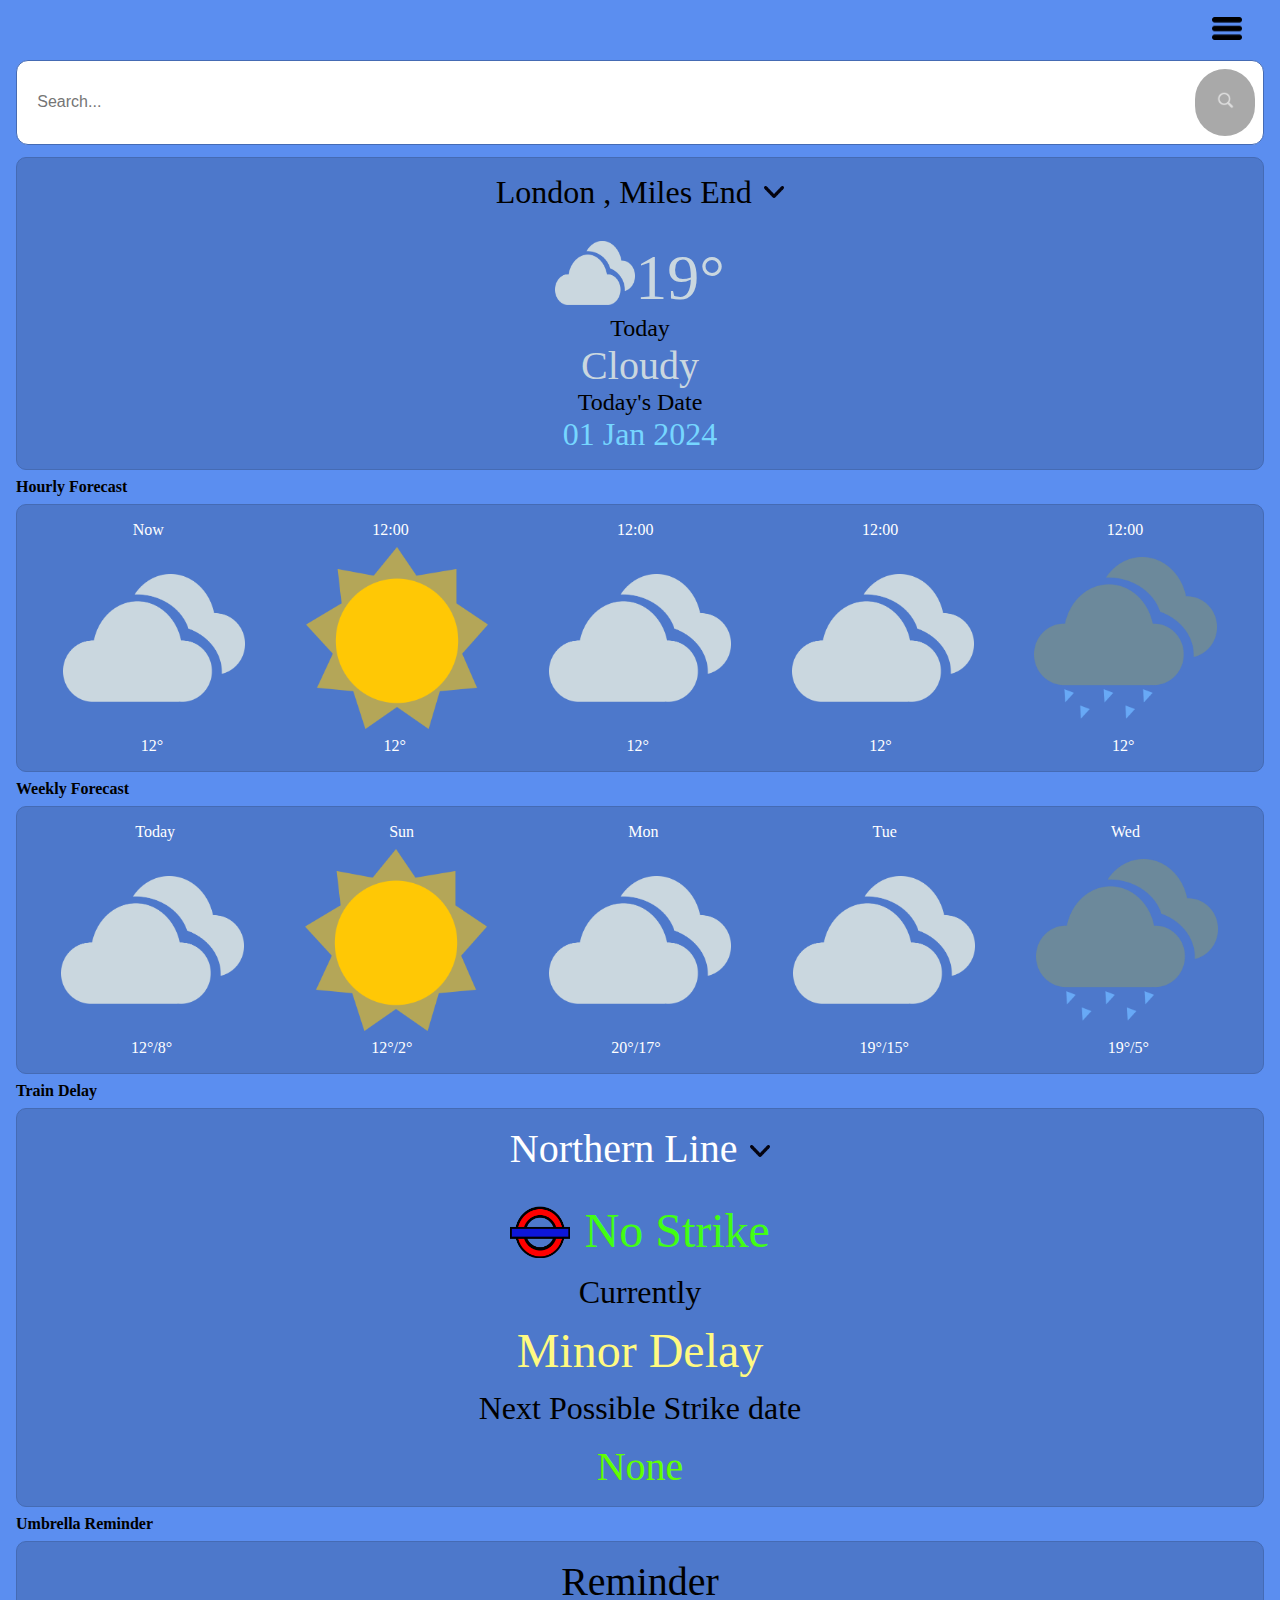
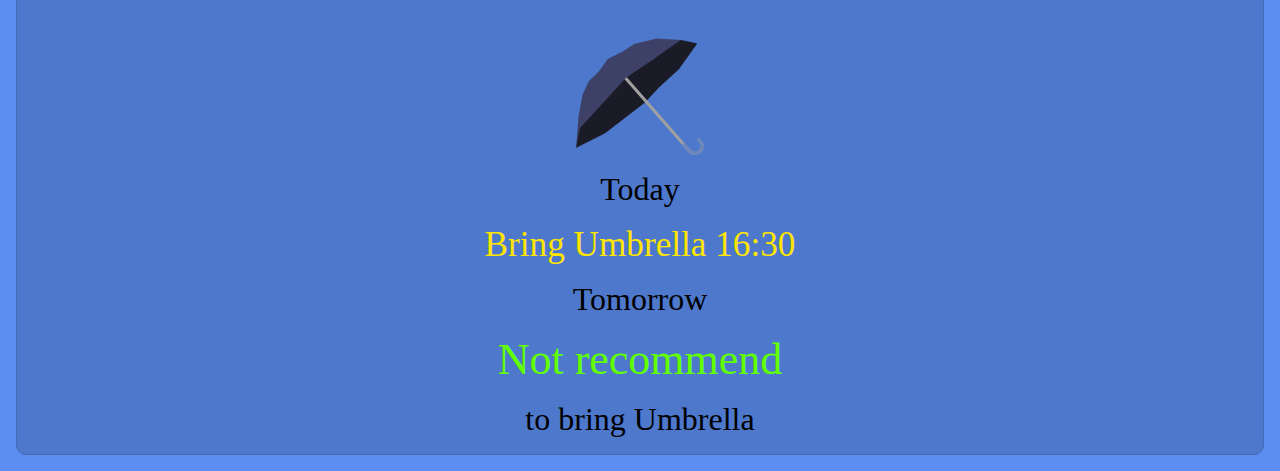
==== GUI project/src/index.html @ 959e7059 "Add files via upload" ====
<!DOCTYPE html>
<html lang="en">
<head>
    <meta charset="UTF-8">
    <meta name="viewport" content="width=device-width, initial-scale=1.0">
    <link href="css/index.css" rel="stylesheet" type="text/css">
    <title>Document</title>
</head>


<body>

    <div class="MainMenu">


            <!-- Setting -->
            <form action="Setting.html" class="setting">
                <button type="submit" ><img src="img/3 line (Setting).png" alt="Setting"></button>
            </form>
       

            <!-- SearchBar -->

            <form action="" class="search-bar-background">
                <input type="text" placeholder="Search..." list="options">
                <datalist id="options">
                    <option value="Hourly Forecast">Hourly Forecast</option>
                    <option value="Weekly Forecast">Weekly Forecast</option>
                    <option value="Train Delay">Train Delay</option>
                    <option value="Umbrella Reminder">Umbrella Reminder</option>
                    <option value="Weekly Forecast">Weekly Forecast</option>
                </datalist>

                <button type="submit"><img src="img/Magnifyingglass.png" alt="SearchButton"></button>
                <!-- <button type="submit"><img src="img/Arrow.png" alt="cancelButton"></button> -->
            </form>
    


        <!-- Box1, abt weather/temperature -->

        <div class = "Main_Temp_weather">
            
            <div class = "Location-Top">
                <div class = "Location">London , Miles End</div>
                <img class="arrow" src="img/Arrow.png" alt="Temperature/weather-arrow">
            </div>

            <div class = "Temperature-Middle">
                <!-- <div>test</div> -->
                <img class="weatherIcon" src="img/Cloud.png" alt="WeatherIcon-DefaultCloudy">
                <div class="temperatureValue">19°</div>
            </div>

            <div class = "Weather Today">Today</div>
            <div class = "Weather WeatherName">Cloudy</div>
            <div class = "Weather T_Date">Today's Date</div>
            <div class = "Weather Date">01 Jan 2024</div>

        </div>




        
        <!-- Box2, abt hourly forecast (title) -->

        <div class = "Box_Title">Hourly Forecast</div>

        <!-- Box2 - Core code -->
        <div class = "Main_WeeklyForecast">


            <div class="ForeCast_FlexTable">
                <div class = "ForeCast Row1">
                    <div class="Time">Now</div>
                    <div class="Time">12:00</div>
                    <div class="Time">12:00</div>
                    <div class="Time">12:00</div>
                    <div class="Time">12:00</div>
                </div>
    
                <div class = "ForeCast Row2">
                    <img class="Icon-WeatherForecast" src="img/Cloud.png" alt="WeatherIcon">
                    <img class="Icon-WeatherForecast" src="img/Sunny.png" alt="WeatherIcon">
                    <img class="Icon-WeatherForecast" src="img/Cloud.png" alt="WeatherIcon">
                    <img class="Icon-WeatherForecast" src="img/Cloud.png" alt="WeatherIcon">
                    <img class="Icon-WeatherForecast" src="img/Raining.png" alt="WeatherIcon">
                </div>
    
                <div class = "ForeCast Row3">
                    <div class="Temperature-WeatherForecast">12°</div>
                    <div class="Temperature-WeatherForecast">12°</div>
                    <div class="Temperature-WeatherForecast">12°</div>
                    <div class="Temperature-WeatherForecast">12°</div>
                    <div class="Temperature-WeatherForecast">12°</div>
                </div>
            </div>
            

        </div>




        <!-- Box3, abt weekly forecast (title) -->  
        
        <div class = "Box_Title">Weekly Forecast</div>

        <!-- Box3 - Core code -->

        <div class = "Main_WeeklyForecast">


            <div class="ForeCast_FlexTable">
                <div class = "Weekly_ForeCast Weekly_Row1">
                    <div class="Weekly_Time">Today</div>
                    <div class="Weekly_Time">Sun</div>
                    <div class="Weekly_Time">Mon</div>
                    <div class="Weekly_Time">Tue</div>
                    <div class="Weekly_Time">Wed</div>
                </div>
    
                <div class = "Weekly_ForeCast Weekly_Row2">
                    <img class="Weekly_Icon-WeatherForecast" src="img/Cloud.png" alt="WeatherIcon">
                    <img class="Weekly_Icon-WeatherForecast" src="img/Sunny.png" alt="WeatherIcon">
                    <img class="Weekly_Icon-WeatherForecast" src="img/Cloud.png" alt="WeatherIcon">
                    <img class="Weekly_Icon-WeatherForecast" src="img/Cloud.png" alt="WeatherIcon">
                    <img class="Weekly_Icon-WeatherForecast" src="img/Raining.png" alt="WeatherIcon">
                </div>
    
                <div class = "Weekly_ForeCast Weekly_Row3">
                    <div class="Weekly_Temperature-WeatherForecast">12°/8°</div>
                    <div class="Weekly_Temperature-WeatherForecast">12°/2°</div>
                    <div class="Weekly_Temperature-WeatherForecast">20°/17°</div>
                    <div class="Weekly_Temperature-WeatherForecast">19°/15°</div>
                    <div class="Weekly_Temperature-WeatherForecast">19°/5°</div>
                </div>
            </div>
            
        </div>




        <!-- Box4, abt train delay (title) -->  

        <div class = "Box_Title">Train Delay</div>  

        <!-- Box4, Core code -->  

        <div class = "Main_Train_Delay">
            
            <div class = "TrainLine-Top">
                <div class = "TrainLine">Northern Line</div>
                <img class="Train_delay_arrow" src="img/Arrow.png" alt="TrainDelay-arrow">
            </div>

            <div class = "Delay-Middle">
                <!-- <div>test</div> -->
                <img class="TFL_icon" src="img/TFL icon.png" alt="TFL-Icon">
                <div class="Strike">No Strike</div>
            </div>

            <div class = "Delay Currently">Currently</div>
            <div class = "Delay TypeOfDelay">Minor Delay</div>
            <div class = "Delay Nxt_Stike_Date">Next Possible Strike date</div>
            <div class = "Delay Strike_Date">None</div>

        </div>
        



        <!-- Box5, abt umbrella reminder (title) -->  

        <div class = "Box_Title">Umbrella Reminder</div>  

        <!-- Box5, Core code -->  

        <div class = "Main_UmbrellaReminder">
            
            <div class = "Umbrella-Top">
                <div class = "Reminder-title">Reminder</div>
            </div>

            <div class = "Rem_Today-Middle">
                <img class=UmbrellaIcon src="img/UmbrellaIcon.png" alt="Umbrella">
            </div>

            <div class = "Reminder R_Today">Today</div>
            <div class = "Reminder BringUmbrella">Bring Umbrella 16:30</div>
            <div class = "Reminder R_Tomorrow">Tomorrow</div>
            <div class = "Reminder recommend">Not recommend</div>
            <div class = "Reminder b_umbrella">to bring Umbrella</div>

        </div>


    </div>

</body>
</html>
---- GUI project/src/css/index.css ----
/* 768px */


@media only screen and (max-width: 10000000px) {
    body{
        margin: 0;
        padding: 0;
        /* line-height: 1.6;
        word-spacing: 1.4px; */
        display: flex;
        height: 100%;
        background-color: #5B8EF0;
    }
    
    /* Special title for each box */

    .Box_Title{
        padding-left: 1em;
        margin-top: 0.5em;
        margin-bottom: 0.5em;
        font-weight: bold;

    }

    /* Whole of main menu value here */

    .MainMenu {
        width: 100%;
        height: 100%;
        /* border: 10px solid; */
        display: flex;
        flex-direction: column;
    }
    /* ---------------------------------------------------------------------- */

    .Setting_Search{
        display: flex;
        flex-direction: column;
    }

    /* ---------------------------------------------------------------------- */
    /* Setting */


    .setting{
        padding: 1em;
        margin-left: auto;
        margin-right: 1em;
    }

    .setting button{
        background: transparent;
        border: 0;

        cursor: pointer;
    }
    .setting img{
        width: 30px;
    }

    /* ---------------------------------------------------------------------- */

    /* Search Bar */

    .search-bar-background{
        padding: 0.5em;
        margin-left: 1em;
        margin-right: 1em;
        border: 1px solid #456BB4;
        border-radius: 12px;
        background-color: white;
        color: black;
        display: flex;
        
    }

    .search-bar-background input{
        flex: 1;
        border: 0;
        padding: 2% 1%;
        font-size: 100%;
        color: #000000;
        outline: none;
    }

    .search-bar-background button img{
        width: 25px;
    }

    .search-bar-background button{
        border: 0;
        border-radius: 1000px;
        width: 60px;
        background-color: darkgrey;
        cursor: pointer;
    }
    

    /* ---------------------------------------------------------------------- */

    
    /* Box 1, Weather/temperature */
    /* mainFrame Value */
    .Main_Temp_weather {
        height: 100%;
        padding: 1em;
        margin-top: 0.75em;
        margin-left: 1em;
        margin-right: 1em;
        border: 1px solid #456BB4;
        border-radius: 10px;
        background-color: rgb(69,107,180,0.61);
        color: black;
        display: flex;
        flex-direction: column;
    }

    /* Location name , Top */

    .Location-Top{
        align-self: center;
        display: flex;
        text-align: center;
    }

    .Location{
        font-size: 2em;
    }

    .arrow{
        height: 0.75em;
        padding-top: 0.75em;
        padding-left: 0.75em;

    }
    /* Weather & temp , Middle*/

    .Temperature-Middle{
        padding-top: 2.5%;
        align-self: center;
        color: #CAD7DF;
        display: flex;
        
    }


    .weatherIcon{
        width: 5em;
        height: 4em;
    }
    .temperatureValue{
        font-size: 4em;
        
    }


    /* Bottom 4 item , today, Weather name, t_date & date*/

    .Weather{
        align-self: center;
    }

    .Today{
        font-size: 1.5em;
    }

    .WeatherName{
        font-size: 2.5em;
        color: #CAD7DF;
    }

    .T_Date{
        font-size: 1.5em;
    }

    .Date{
        font-size: 2em;
        color: #76D6FF;
    }
    /* ---------------------------------------------------------------------- */

    /* Box 2 - hourly forecast */

    .Main_HourlyForecast{
        height: 100%;
        padding: 1em;
        margin-left: 1em;
        margin-right: 1em;
        border: 1px solid #456BB4;
        border-radius: 10px;
        background-color: rgb(69,107,180,0.61);
        color: black;
        display: flex;
    }

    .ForeCast_FlexTable{
        display: flex;
        flex-direction: column;
    }

    .ForeCast{
        display: flex;
    }

    .Time{
        padding-right: 0.25em;
        margin: auto;
        color: #FFFFFF;
    }

    .Icon-WeatherForecast{
        padding-top: 0.5em;
        padding-bottom: 0.5em;
        margin: auto;
        width: 15%;
    }

    .Temperature-WeatherForecast{
        padding-right: 0.3em;
        margin: auto;
        color: #FFFFFF;
    }

    .Row1{
        gap: 0.3em;
    }
    
    /* ---------------------------------------------------------------------- */

    /* Box 3 - weekly forecast */

    .Main_WeeklyForecast{
        height: 100%;
        padding: 1em;
        margin-left: 1em;
        margin-right: 1em;
        border: 1px solid #456BB4;
        border-radius: 10px;
        background-color: rgb(69,107,180,0.61);
        color: black;
        display: flex;
    }

    .Weekly_ForeCast{
        display: flex;
    }

    .Weekly_Time{
        padding-right: 0.3em;
        margin: auto;
        color: #FFFFFF;
    }

    .Weekly_Icon-WeatherForecast{
        padding-top: 0.5em;
        padding-bottom: 0.5em;
        margin: auto;
        width: 15%;
    }

    .Weekly_Temperature-WeatherForecast{
        margin: auto;
        color: #FFFFFF;
    }

    .Weekly_Row1{
        gap: 0.3em;
    }
    .Weekly_Row2{
        gap:0.3em;
    }

    .Weekly_Row3{
        gap:3px;
    }
    /* ---------------------------------------------------------------------- */
    
    /* Box 4 - Train Delay */

    .Main_Train_Delay {
        height: 100%;
        padding: 1em;
        margin-left: 1em;
        margin-right: 1em;
        border: 1px solid #456BB4;
        border-radius: 10px;
        background-color: rgb(69,107,180,0.61);
        color: black;
        display: flex;
        flex-direction: column;
    }

    /* Location name , Top */

    .TrainLine-Top{
        align-self: center;
        display: flex;
        text-align: center;
    }

    .TrainLine{
        font-size: 2.5em;
        color: #FFFFFF;
        text-align: center;
    }

    .Train_delay_arrow{
        height: 0.75em;
        padding-top: 1.25em;
        padding-left: 0.75em;

    }
    /* Weather & temp , Middle*/

    .Delay-Middle{
        padding-top: 2.5%;
        align-self: center;
        color: #CAD7DF;
        display: flex;
        
    }


    .TFL_icon{
        width: 3.75em;
        padding-top: 0.2em;
    }
    .Strike{
        padding-left: 0.3em;
        font-size: 3em;
        color: #42FE13;
    }


    /* Bottom 4 item , today, Weather name, t_date & date*/

    .Delay{
        align-self: center;
    }

    .Currently{
        padding-top: 0.5em;
        font-size: 2em;
    }

    .TypeOfDelay{
        padding-top: 0.25em;
        padding-bottom: 0.25em;
        font-size: 3em;
        color: #FFFA81;
        text-align: center;
    }

    .Nxt_Stike_Date{
        padding-bottom: 0.5em;
        font-size: 2em;
        text-align: center;
    }

    .Strike_Date{
        font-size: 2.5em;
        color: #61FF00;
        text-align: center;
    }


    /* ---------------------------------------------------------------------- */
    
    /* Box 5 - Umbrella Reminder */

    .Main_UmbrellaReminder {
        height: 100%;
        padding: 1em;
        margin-left: 1em;
        margin-right: 1em;
        border: 1px solid #456BB4;
        border-radius: 10px;
        background-color: rgb(69,107,180,0.61);
        color: black;
        display: flex;
        flex-direction: column;

        margin-bottom: 1em;
    }

    /* Location name , Top */

    .Umbrella-Top{
        align-self: center;
        display: flex;
    }

    .Reminder-title{
        font-size: 2.5em;
    }

    /* Weather & temp , Middle*/

    .Rem_Today-Middle{
        padding-top: 2.5%;
        align-self: center;
        color: #CAD7DF;
        display: flex;
        flex-direction: column;
    }


    .UmbrellaIcon{
        align-self: center;
        width: 8em;
        padding-top: 0.2em;
    }


    /* Bottom 4 item , today, Weather name, t_date & date*/

    .Reminder{
        align-self: center;
    }

    .R_Today{
        padding-top: 0.5em;
        padding-bottom: 0.25em;
        font-size: 2em;
    }

    .BringUmbrella{
        padding-top: 0.25em;
        padding-bottom: 0.25em;
        font-size: 2.2em;
        color: #FFE600;
        text-align: center;
    }

    .R_Tomorrow{
        padding-top: 0.25em;
        padding-bottom: 0.5em;
        font-size: 2em;
    }

    .recommend{
        font-size: 2.75em;
        color: #61FF00;
        text-align: center;
    }

    .b_umbrella{
        padding-top: 0.5em;
        font-size: 2em;
        text-align: center;
    }
    /* ---------------------------------------------------------------------- */

    /* template css. could delete, useless code */
    .item{
        height: 100%;
        padding: 1em;
        margin: 1em;
        border: 10px solid;
        border-radius: 10px;
    }
    

}
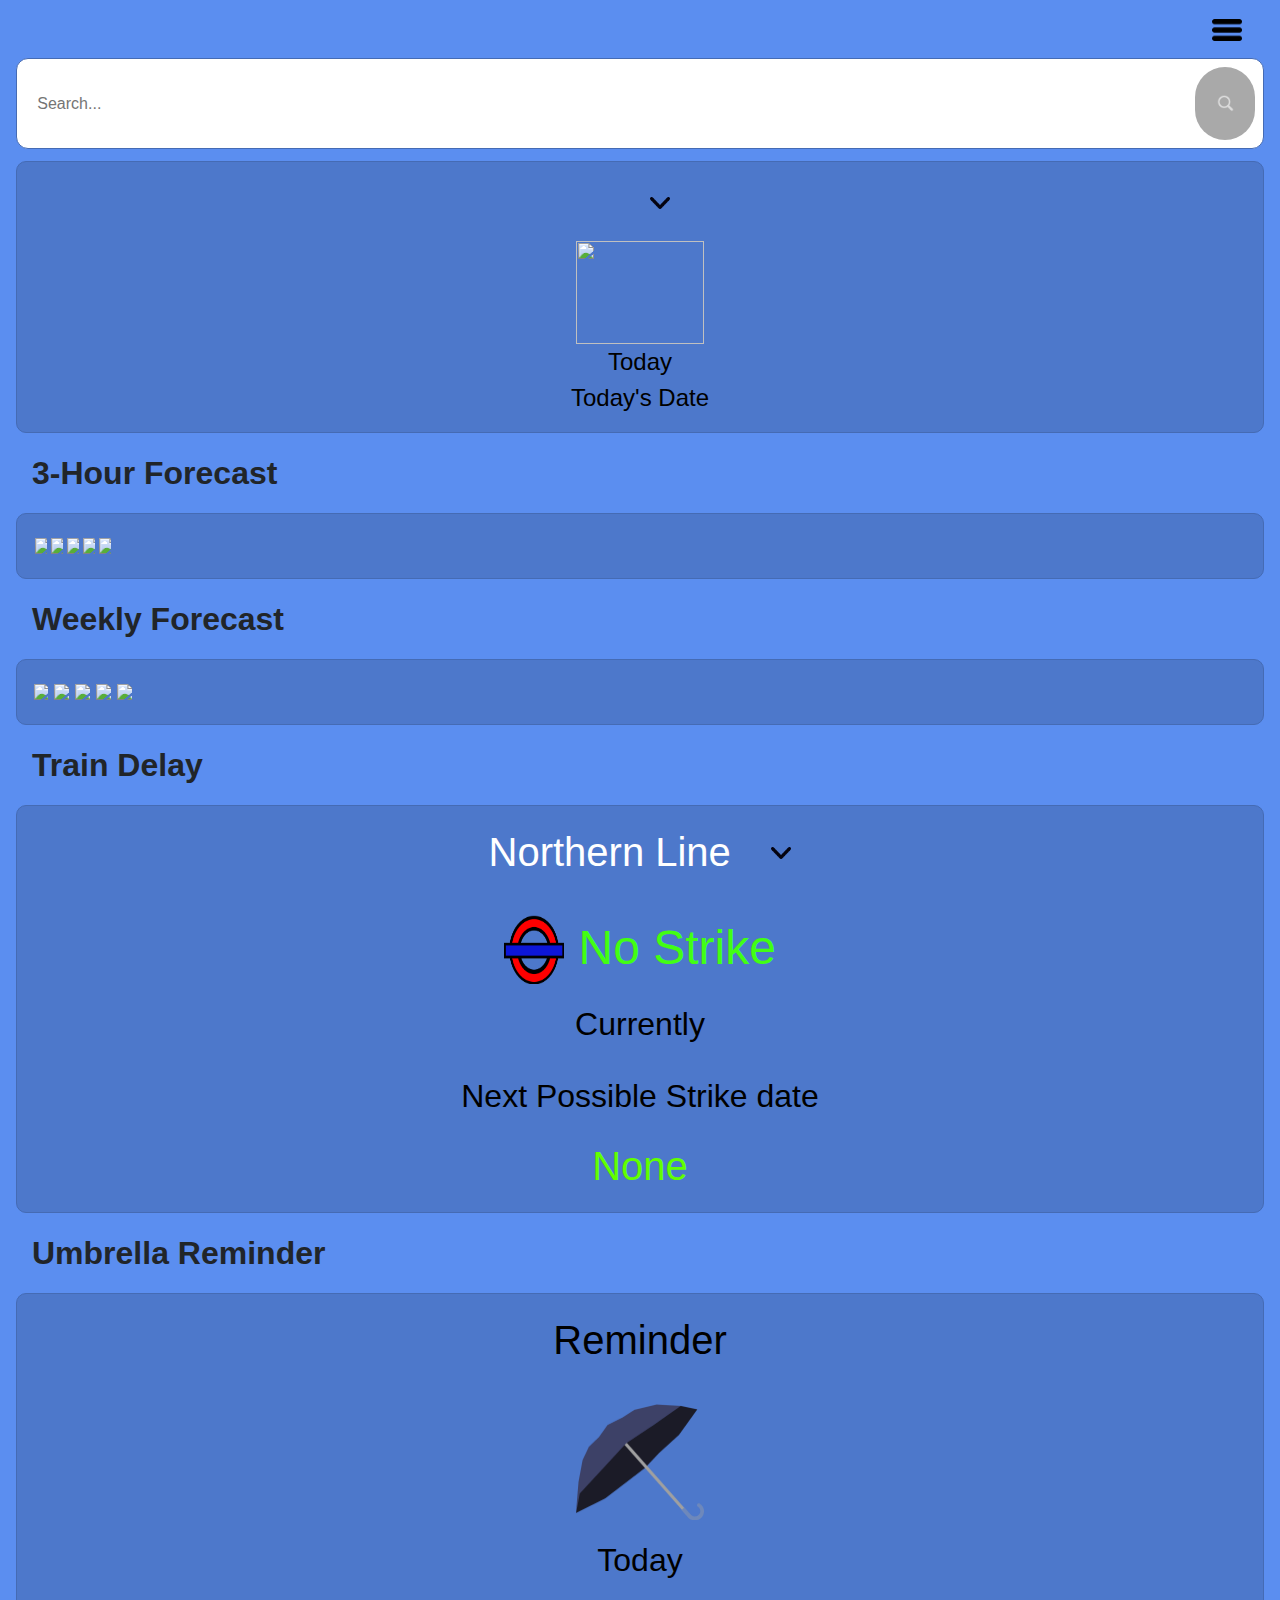
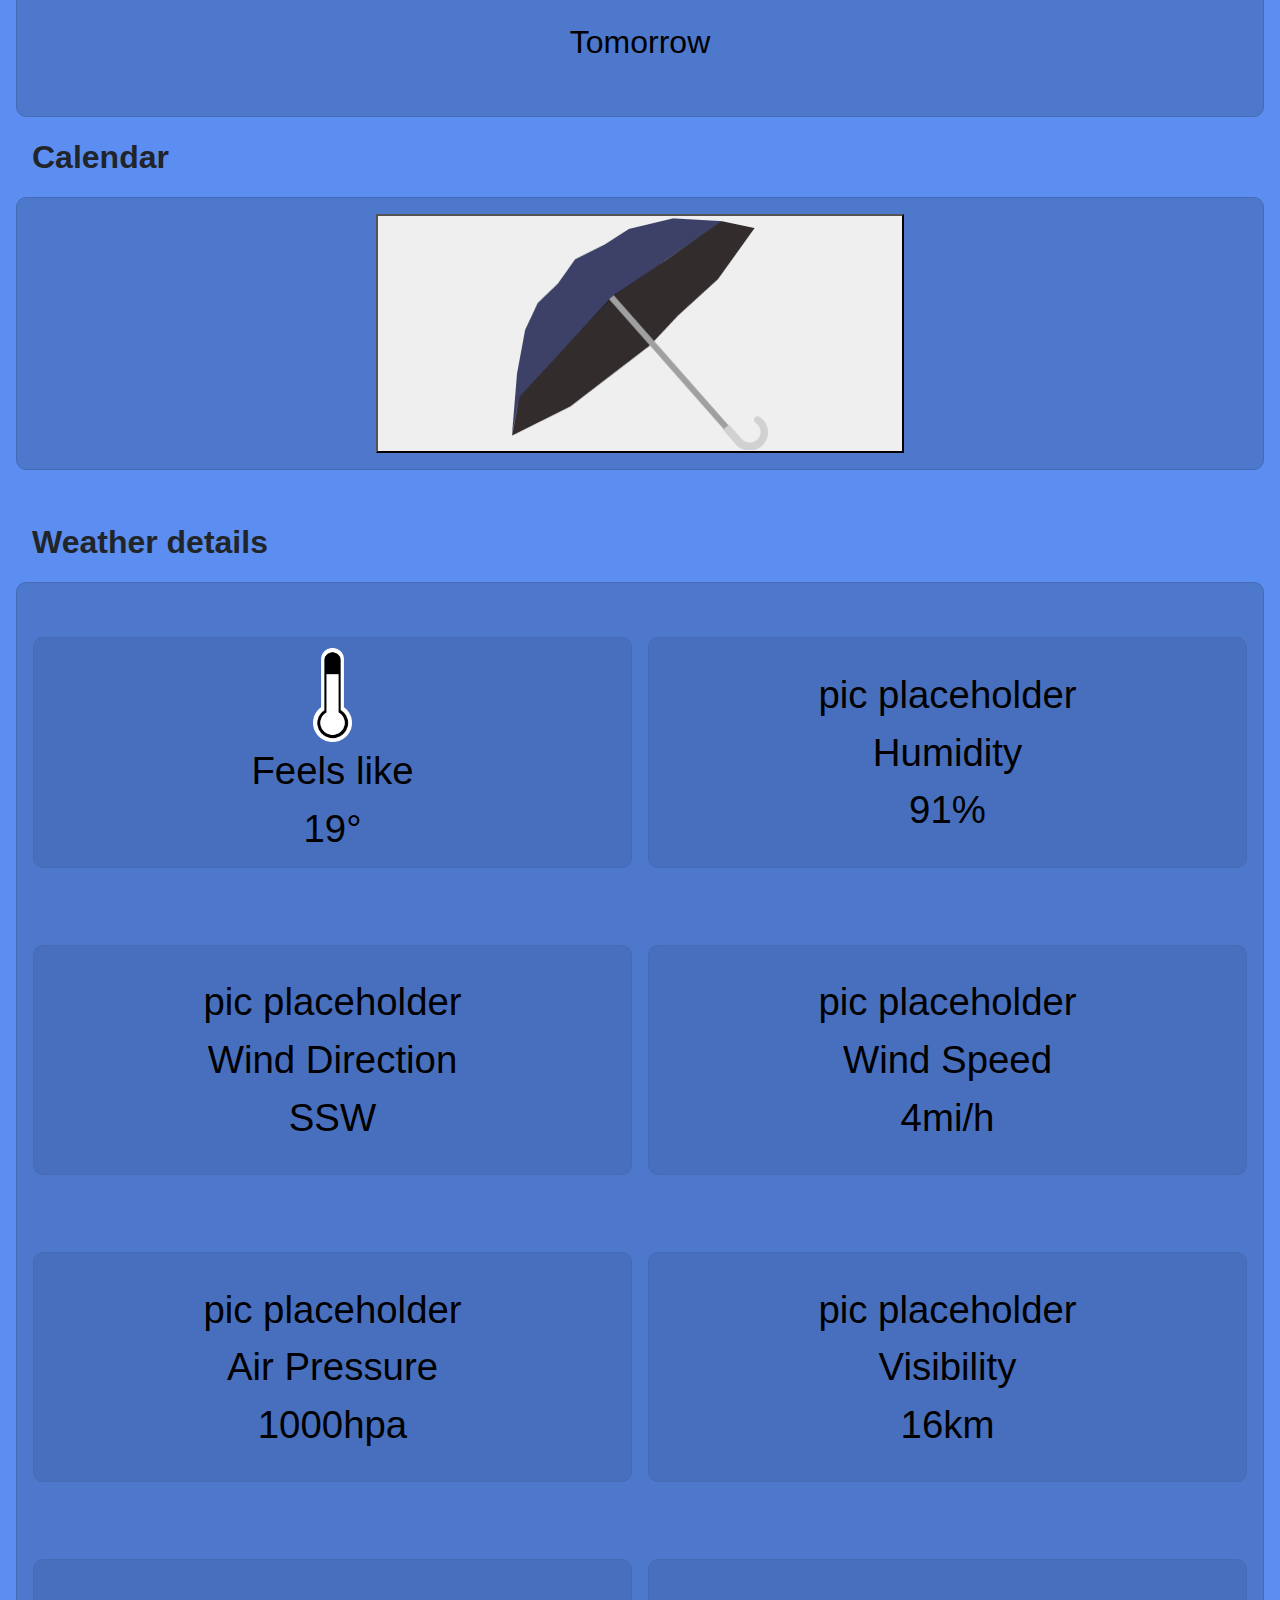
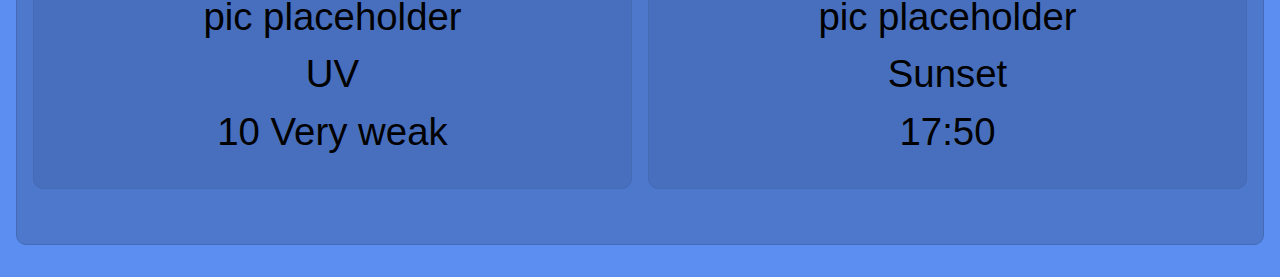
==== commit 22c89ab6: "Add files via upload" ====
--- a/GUI project/src/index.html
+++ b/GUI project/src/index.html
@@ -3,6 +3,7 @@
 <head>
     <meta charset="UTF-8">
     <meta name="viewport" content="width=device-width, initial-scale=1.0">
+    <link rel="stylesheet" href="https://cdn.jsdelivr.net/npm/bootstrap@4.0.0/dist/css/bootstrap.min.css" integrity="sha384-Gn5384xqQ1aoWXA+058RXPxPg6fy4IWvTNh0E263XmFcJlSAwiGgFAW/dAiS6JXm" crossorigin="anonymous">
     <link href="css/index.css" rel="stylesheet" type="text/css">
     <title>Document</title>
 </head>
@@ -40,22 +41,36 @@
         <!-- Box1, abt weather/temperature -->
 
         <div class = "Main_Temp_weather">
-            
+
             <div class = "Location-Top">
-                <div class = "Location">London , Miles End</div>
-                <img class="arrow" src="img/Arrow.png" alt="Temperature/weather-arrow">
+                <div class = "Location" id="weatherLocation"></div>
+                <nav class=" navbar-expand-lg navbar-light">
+                    <span id="navbarSupportedContent">
+                        <ul>
+                          <a href="#" id="navbarDropdown" role="button" data-toggle="dropdown" aria-haspopup="true" aria-expanded="false">
+                            <img class="arrow" src="img/Arrow.png" alt="Temperature/weather-arrow" style="box-sizing: content-box;">
+                          </a>
+                          <nav class="dropdown-menu" aria-labelledby="navbarDropdown">
+                            <a class="dropdown-item" onclick="getInfo3(`London`)">London</a>
+                            <a class="dropdown-item" onclick="getInfo3(`Durham`)">Durham</a>
+                            <a class="dropdown-item" onclick="getInfo3(`Manchester`)">Manchester</a>
+                            <a class="dropdown-item" onclick="getInfo3(`Birmingham`)">Birmingham</a>
+                          </nav>
+                        </ul>
+                    </span>
+                  </nav>
             </div>
 
             <div class = "Temperature-Middle">
                 <!-- <div>test</div> -->
-                <img class="weatherIcon" src="img/Cloud.png" alt="WeatherIcon-DefaultCloudy">
-                <div class="temperatureValue">19°</div>
+                <img class="weatherIcon" id="weatherIcon" src="#">
+                <div class="temperatureValue" id="todayDateTemp"></div>
             </div>
 
             <div class = "Weather Today">Today</div>
-            <div class = "Weather WeatherName">Cloudy</div>
+            <div class = "Weather WeatherName" id="weatherName"></div>
             <div class = "Weather T_Date">Today's Date</div>
-            <div class = "Weather Date">01 Jan 2024</div>
+            <div class = "Weather Date" id="todayDate"></div>
 
         </div>
 
@@ -65,36 +80,28 @@
         
         <!-- Box2, abt hourly forecast (title) -->
 
-        <div class = "Box_Title">Hourly Forecast</div>
+        <div class = "Box_Title">3-Hour Forecast</div>
 
         <!-- Box2 - Core code -->
         <div class = "Main_WeeklyForecast">
 
 
             <div class="ForeCast_FlexTable">
-                <div class = "ForeCast Row1">
-                    <div class="Time">Now</div>
-                    <div class="Time">12:00</div>
-                    <div class="Time">12:00</div>
-                    <div class="Time">12:00</div>
-                    <div class="Time">12:00</div>
-                </div>
+                
+                <!-- Row1 -->
+                <div class="Time" id="3hourTime"></div>
     
+                <!-- Row2 -->
                 <div class = "ForeCast Row2">
-                    <img class="Icon-WeatherForecast" src="img/Cloud.png" alt="WeatherIcon">
-                    <img class="Icon-WeatherForecast" src="img/Sunny.png" alt="WeatherIcon">
-                    <img class="Icon-WeatherForecast" src="img/Cloud.png" alt="WeatherIcon">
-                    <img class="Icon-WeatherForecast" src="img/Cloud.png" alt="WeatherIcon">
-                    <img class="Icon-WeatherForecast" src="img/Raining.png" alt="WeatherIcon">
+                    <img class="Icon-WeatherForecast" id="weatherHourIcon1" src="#">
+                    <img class="Icon-WeatherForecast" id="weatherHourIcon2" src="#">
+                    <img class="Icon-WeatherForecast" id="weatherHourIcon3" src="#">
+                    <img class="Icon-WeatherForecast" id="weatherHourIcon4" src="#">
+                    <img class="Icon-WeatherForecast" id="weatherHourIcon5" src="#">
                 </div>
     
-                <div class = "ForeCast Row3">
-                    <div class="Temperature-WeatherForecast">12°</div>
-                    <div class="Temperature-WeatherForecast">12°</div>
-                    <div class="Temperature-WeatherForecast">12°</div>
-                    <div class="Temperature-WeatherForecast">12°</div>
-                    <div class="Temperature-WeatherForecast">12°</div>
-                </div>
+                <!-- Row3 -->
+                <div class="Temperature-WeatherForecast" id="hourWeatherData"></div>
             </div>
             
 
@@ -113,29 +120,22 @@
 
 
             <div class="ForeCast_FlexTable">
-                <div class = "Weekly_ForeCast Weekly_Row1">
-                    <div class="Weekly_Time">Today</div>
-                    <div class="Weekly_Time">Sun</div>
-                    <div class="Weekly_Time">Mon</div>
-                    <div class="Weekly_Time">Tue</div>
-                    <div class="Weekly_Time">Wed</div>
+                <!-- Week Day, Row1 -->
+                <div class="Weekly_Time" id="weekDay"></div>
+
+                <!-- icons, Row2-->
+                <div class = "Weekly_ForeCast Weekly_Row2">
+                    <img class="Weekly_Icon-WeatherForecast" id="weatherWeekIcon1" src="#">
+                    <img class="Weekly_Icon-WeatherForecast" id="weatherWeekIcon2" src="#">
+                    <img class="Weekly_Icon-WeatherForecast" id="weatherWeekIcon3" src="#">
+                    <img class="Weekly_Icon-WeatherForecast" id="weatherWeekIcon4" src="#">
+                    <img class="Weekly_Icon-WeatherForecast" id="weatherWeekIcon5" src="#">
                 </div>
     
-                <div class = "Weekly_ForeCast Weekly_Row2">
-                    <img class="Weekly_Icon-WeatherForecast" src="img/Cloud.png" alt="WeatherIcon">
-                    <img class="Weekly_Icon-WeatherForecast" src="img/Sunny.png" alt="WeatherIcon">
-                    <img class="Weekly_Icon-WeatherForecast" src="img/Cloud.png" alt="WeatherIcon">
-                    <img class="Weekly_Icon-WeatherForecast" src="img/Cloud.png" alt="WeatherIcon">
-                    <img class="Weekly_Icon-WeatherForecast" src="img/Raining.png" alt="WeatherIcon">
-                </div>
-    
+                <!-- temp, Row3 -->
                 <div class = "Weekly_ForeCast Weekly_Row3">
-                    <div class="Weekly_Temperature-WeatherForecast">12°/8°</div>
-                    <div class="Weekly_Temperature-WeatherForecast">12°/2°</div>
-                    <div class="Weekly_Temperature-WeatherForecast">20°/17°</div>
-                    <div class="Weekly_Temperature-WeatherForecast">19°/15°</div>
-                    <div class="Weekly_Temperature-WeatherForecast">19°/5°</div>
-                </div>
+                </div>
+                <div class="Weekly_Temperature-WeatherForecast" id="differentTemp"></div>
             </div>
             
         </div>
@@ -152,8 +152,29 @@
         <div class = "Main_Train_Delay">
             
             <div class = "TrainLine-Top">
-                <div class = "TrainLine">Northern Line</div>
-                <img class="Train_delay_arrow" src="img/Arrow.png" alt="TrainDelay-arrow">
+                <div class = "TrainLine" id="trianName">Northern Line</div>
+                <nav class=" navbar-expand-lg navbar-light">
+                <span id="navbarSupportedContent">
+                    <ul>
+                      <a href="#" id="navbarDropdown" role="button" data-toggle="dropdown" aria-haspopup="true" aria-expanded="false">
+                        <img class="Train_delay_arrow" src="img/Arrow.png" alt="TrainDelay-arrow" style="box-sizing: content-box;">
+                      </a>
+                      <nav class="dropdown-menu" aria-labelledby="navbarDropdown">
+                        <a class="dropdown-item" onclick="getInfo2(0)">Bakerloo Line</a>
+                        <a class="dropdown-item" onclick="getInfo2(1)">Central Line</a>
+                        <a class="dropdown-item" onclick="getInfo2(2)">Circle Line</a>
+                        <a class="dropdown-item" onclick="getInfo2(3)">District Line</a>
+                        <a class="dropdown-item" onclick="getInfo2(4)">Hammersmith & City Line</a>
+                        <a class="dropdown-item" onclick="getInfo2(5)">Jubilee Line</a>
+                        <a class="dropdown-item" onclick="getInfo2(6)">Metropolitan Line</a>
+                        <a class="dropdown-item" onclick="getInfo2(7)">Northern Line</a>
+                        <a class="dropdown-item" onclick="getInfo2(8)">Piccadilly Line</a>
+                        <a class="dropdown-item" onclick="getInfo2(9)">Victoria Line</a>
+                        <a class="dropdown-item" onclick="getInfo2(10)">Waterloo & City Line</a>
+                      </nav>
+                    </ul>
+                </span>
+              </nav>
             </div>
 
             <div class = "Delay-Middle">
@@ -163,7 +184,7 @@
             </div>
 
             <div class = "Delay Currently">Currently</div>
-            <div class = "Delay TypeOfDelay">Minor Delay</div>
+            <div class = "Delay TypeOfDelay" id="tubeStatus"></div>
             <div class = "Delay Nxt_Stike_Date">Next Possible Strike date</div>
             <div class = "Delay Strike_Date">None</div>
 
@@ -189,13 +210,117 @@
             </div>
 
             <div class = "Reminder R_Today">Today</div>
-            <div class = "Reminder BringUmbrella">Bring Umbrella 16:30</div>
+            <div class = "Reminder BringUmbrella" id="umbrellaTdyCheck"></div>
             <div class = "Reminder R_Tomorrow">Tomorrow</div>
-            <div class = "Reminder recommend">Not recommend</div>
-            <div class = "Reminder b_umbrella">to bring Umbrella</div>
-
-        </div>
-
+            <div class = "Reminder recommend" id="umbrellaTmrCheck"></div>
+
+        </div>
+
+
+
+        
+        <!-- Box6, abt Calendar (title) -->  
+
+        <div class = "Box_Title">Calendar</div>  
+
+        <!-- Box6, Core code -->  
+
+        <div class = "Main_Calendar">
+
+            <!-- placeholder for calendar -->
+            <form action="Reminder.html" >
+                <button class = "Button"> <img class=CalendarIcon src="img/UmbrellaIcon.png" alt="Calendar"></button>
+            </form>
+           
+
+        </div>
+
+
+
+
+
+        <!-- Box7, abt Weather Detail (title) -->  
+
+        <div class = "Box_Title">Weather details</div>  
+
+        <!-- Box7, Core code -->  
+
+        <div class = "Main_WeatherDetails">
+            
+            <div class="rows">
+                <div class = "boxes">
+                    <img class="Text-top" src="img/TempSymbol.png" alt="therometer">
+                    <div>Feels like</div>
+                    <div class="Text-bot">19°</div>
+                </div>
+
+                <div class = "boxes">
+                    <img class="Text-top" src="" alt="">pic placeholder</img>
+                    <div>Humidity</div>
+                    <div class="Text-bot">91%</div>
+                </div>
+
+            </div>
+
+            <div class="rows">
+                
+                <div class = "boxes">
+                    <img class="Text-top" src="" alt="">pic placeholder</img>
+                    <div>Wind Direction</div>
+                    <div class="Text-bot">SSW</div>
+                </div>
+
+                <div class = "boxes">
+                    <img class="Text-top" src="" alt="">pic placeholder</img>
+                    <div>Wind Speed</div>
+                    <div class="Text-bot">4mi/h</div>
+                </div>
+            </div>
+
+            <div class="rows">
+                
+                <div class = "boxes">
+                    <img class="Text-top" src="" alt="">pic placeholder</img>
+                    <div>Air Pressure</div>
+                    <div class="Text-bot">1000hpa</div>
+                </div>
+
+                <div class = "boxes">
+                    <img class="Text-top" src="" alt="">pic placeholder</img>
+                    <div>Visibility</div>
+                    <div class="Text-bot">16km</div>
+                </div>
+            </div>
+
+            <div class="rows">
+                
+                <div class = "boxes">
+                    <img class="Text-top" src="" alt="">pic placeholder</img>
+                    <div>UV</div>
+                    <div class="Text-bot">10 Very weak</div>
+                </div>
+
+                <div class = "boxes">
+                    <img class="Text-top" src="" alt="">pic placeholder</img>
+                    <div>Sunset</div>
+                    <div class="Text-bot">17:50</div>
+                </div>
+            </div>
+
+        </div>
+
+
+<!----------------------------------END OF HTML  ----------------------------------------->
+
+
+        <script src="https://code.jquery.com/jquery-3.2.1.slim.min.js" integrity="sha384-KJ3o2DKtIkvYIK3UENzmM7KCkRr/rE9/Qpg6aAZGJwFDMVNA/GpGFF93hXpG5KkN" crossorigin="anonymous"></script>
+        <script src="https://cdn.jsdelivr.net/npm/popper.js@1.12.9/dist/umd/popper.min.js" integrity="sha384-ApNbgh9B+Y1QKtv3Rn7W3mgPxhU9K/ScQsAP7hUibX39j7fakFPskvXusvfa0b4Q" crossorigin="anonymous"></script>
+        <script src="https://cdn.jsdelivr.net/npm/bootstrap@4.0.0/dist/js/bootstrap.min.js" integrity="sha384-JZR6Spejh4U02d8jOt6vLEHfe/JQGiRRSQQxSfFWpi1MquVdAyjUar5+76PVCmYl" crossorigin="anonymous"></script>
+                
+        <!-- javascript -->
+
+        <script src="Weather.js"></script>
+        
 
     </div>
 
--- a/GUI project/src/css/index.css
+++ b/GUI project/src/css/index.css
@@ -13,12 +13,22 @@
     }
     
     /* Special title for each box */
-
     .Box_Title{
         padding-left: 1em;
         margin-top: 0.5em;
         margin-bottom: 0.5em;
         font-weight: bold;
+    }
+
+
+    @media only screen and (min-width: 600px) {
+        .Box_Title{
+            padding-left: 1em;
+            margin-top: 0.5em;
+            margin-bottom: 0.5em;
+            font-weight: bold;
+            font-size: 2.5vw;
+        }
 
     }
 
@@ -129,14 +139,43 @@
 
     .arrow{
         height: 0.75em;
-        padding-top: 0.75em;
-        padding-left: 0.75em;
-
-    }
+        padding-top: 4.5vw;
+    }
+
+    @media only screen and (min-width: 500px) {
+        .arrow{
+            height: 0.75em;
+            padding-top: 3.5vw;
+        }
+    }
+
+    @media only screen and (min-width: 700px) {
+        .arrow{
+            height: 0.75em;
+            padding-top: 2.5vw;
+        }
+    }
+
+    @media only screen and (min-width: 900px) {
+        .arrow{
+            height: 0.75em;
+            padding-top: 2vw;
+        }
+    }
+
+    @media only screen and (min-width: 1100px) {
+        .arrow{
+            height: 0.75em;
+            padding-top: 0;
+            margin-top: 1.5vw;
+        }
+    }
+
+
     /* Weather & temp , Middle*/
 
     .Temperature-Middle{
-        padding-top: 2.5%;
+        padding-top: 1em;
         align-self: center;
         color: #CAD7DF;
         display: flex;
@@ -147,12 +186,24 @@
     .weatherIcon{
         width: 5em;
         height: 4em;
+        margin: auto;
     }
     .temperatureValue{
         font-size: 4em;
         
     }
 
+    @media only screen and (min-width: 800px) {
+        .weatherIcon{
+            width: 10vw;
+            height: 8vw;
+        }
+        .temperatureValue{
+            font-size: 8vw;
+            
+        }
+    }
+
 
     /* Bottom 4 item , today, Weather name, t_date & date*/
 
@@ -200,13 +251,26 @@
 
     .ForeCast{
         display: flex;
-    }
-
-    .Time{
-        padding-right: 0.25em;
-        margin: auto;
-        color: #FFFFFF;
-    }
+        margin: auto;
+    }
+
+    .Time{   
+        display: flex;
+    }
+
+    /* style="padding-right: 2em; padding-left: 1.3em" */
+
+
+    /* container of all time for the hour forecast */
+    .Time_Item{
+        color: #ffffff;
+        margin: auto;
+    }
+
+    
+
+    /*  */
+
 
     .Icon-WeatherForecast{
         padding-top: 0.5em;
@@ -216,14 +280,14 @@
     }
 
     .Temperature-WeatherForecast{
-        padding-right: 0.3em;
-        margin: auto;
         color: #FFFFFF;
-    }
-
-    .Row1{
-        gap: 0.3em;
-    }
+        display: flex;
+    }
+
+    .Temperature-WeatherForecast-container{
+        margin: auto;
+    }
+
     
     /* ---------------------------------------------------------------------- */
 
@@ -244,11 +308,19 @@
     .Weekly_ForeCast{
         display: flex;
     }
+
+
 
     .Weekly_Time{
         padding-right: 0.3em;
-        margin: auto;
         color: #FFFFFF;
+        display: flex;
+    }
+
+    /* Container for all weekday */
+
+    .Weekly_Time_container{
+        margin: auto;
     }
 
     .Weekly_Icon-WeatherForecast{
@@ -259,13 +331,13 @@
     }
 
     .Weekly_Temperature-WeatherForecast{
-        margin: auto;
         color: #FFFFFF;
-    }
-
-    .Weekly_Row1{
+        display: flex;
+    }
+
+    /* .Weekly_Row1{
         gap: 0.3em;
-    }
+    } */
     .Weekly_Row2{
         gap:0.3em;
     }
@@ -289,6 +361,7 @@
         display: flex;
         flex-direction: column;
     }
+    
 
     /* Location name , Top */
 
@@ -306,10 +379,39 @@
 
     .Train_delay_arrow{
         height: 0.75em;
-        padding-top: 1.25em;
-        padding-left: 0.75em;
-
-    }
+        padding-top: 7vw;
+    }
+
+    @media only screen and (min-width: 500px) {
+        .Train_delay_arrow{
+            height: 0.75em;
+            padding-top: 5vw;
+        }
+    }
+
+    @media only screen and (min-width: 700px) {
+        .Train_delay_arrow{
+            height: 0.75em;
+            padding-top: 3.5vw;
+        }
+    }
+
+    @media only screen and (min-width: 900px) {
+        .Train_delay_arrow{
+            height: 0.75em;
+            padding-top: 3vw;
+        }
+    }
+
+    @media only screen and (min-width: 1100px) {
+        .Train_delay_arrow{
+            height: 0.75em;
+            padding-top: 0;
+            margin-top: 2vw;
+        }
+    }
+
+
     /* Weather & temp , Middle*/
 
     .Delay-Middle{
@@ -380,7 +482,6 @@
         display: flex;
         flex-direction: column;
 
-        margin-bottom: 1em;
     }
 
     /* Location name , Top */
@@ -439,26 +540,144 @@
     }
 
     .recommend{
-        font-size: 2.75em;
+        padding-top: 0.25em;
+        padding-bottom: 0.25em;
+        font-size: 2.2em;
         color: #61FF00;
         text-align: center;
     }
 
-    .b_umbrella{
-        padding-top: 0.5em;
-        font-size: 2em;
-        text-align: center;
-    }
-    /* ---------------------------------------------------------------------- */
-
-    /* template css. could delete, useless code */
-    .item{
-        height: 100%;
-        padding: 1em;
-        margin: 1em;
-        border: 10px solid;
-        border-radius: 10px;
-    }
-    
-
+    /* ---------------------------------------------------------------------- */
+
+    /* Box 6 - Calendar */
+
+    .Main_Calendar {
+        height: 100%;
+        padding: 1em;
+        margin-left: 1em;
+        margin-right: 1em;
+        border: 1px solid #456BB4;
+        border-radius: 10px;
+        background-color: rgb(69,107,180,0.61);
+        color: black;
+        display: flex;
+        flex-direction: column;
+        margin-bottom: 2em;
+        text-align: center;
+    }
+
+    .CalendarIcon{
+        text-align: center;
+        align-self: center;
+        width: 10px;
+        margin: auto;
+    }
+
+    /* ---------------------------------------------------------------------- */
+
+    /* Box 6 - Calendar */
+
+    .Main_Calendar {
+        height: 100%;
+        padding: 1em;
+        margin-left: 1em;
+        margin-right: 1em;
+        border: 1px solid #456BB4;
+        border-radius: 10px;
+        background-color: rgb(69,107,180,0.61);
+        color: black;
+        display: flex;
+        flex-direction: column;
+    }
+
+    .CalendarIcon{
+        text-align: center;
+        align-self: center;
+        width: 50%;
+    }
+
+
+    /* ---------------------------------------------------------------------- */
+
+    /* Box 7 - Calendar */
+
+    .Main_WeatherDetails {
+        height: 100%;
+        padding: 1em;
+        margin-left: 1em;
+        margin-right: 1em;
+        border: 1px solid #456BB4;
+        border-radius: 10px;
+        background-color: rgb(69,107,180,0.61);
+        color: black;
+        display: flex;
+        flex-direction: row;
+        margin-bottom: 2em;
+        flex-direction: column;
+    }
+
+    .rows{
+        display: flex;
+        flex-direction: row;
+        gap: 1em;
+        
+    }
+
+    .boxes{
+        border: 1px solid #456BB4;
+        border-radius: 10px;
+        color: black;
+        background-color: rgb(69,107,180,0.61);
+        display: flex;
+        flex-direction: column;
+        
+        text-align: center;
+        margin-left: auto;
+        margin-right: auto;
+        margin-top: 1em;
+        margin-bottom: 1em;
+        width: 100%;
+        height: 6em;
+        font-size: 5vw;
+    }
+
+    .Text-top{
+        margin-top: auto;
+        align-self: center;
+        width: 5vw;
+    }
+
+    .Text-bot{
+        margin-bottom: auto;
+    }
+
+    @media only screen and (min-width: 800px) {
+    
+        .boxes{
+            border: 1px solid #456BB4;
+            border-radius: 10px;
+            color: black;
+            background-color: rgb(69,107,180,0.61);
+            display: flex;
+            flex-direction: column;
+            
+            text-align: center;
+            margin-left: auto;
+            margin-right: auto;
+            margin-top: 1em;
+            margin-bottom: 1em;
+            width: 100%;
+            height: 6em;
+            font-size: 3vw;
+        }
+    
+        .Text-top{
+            margin-top: auto;
+            align-self: center;
+            width: 3vw;
+        }
+
+        
+    }
+    
 }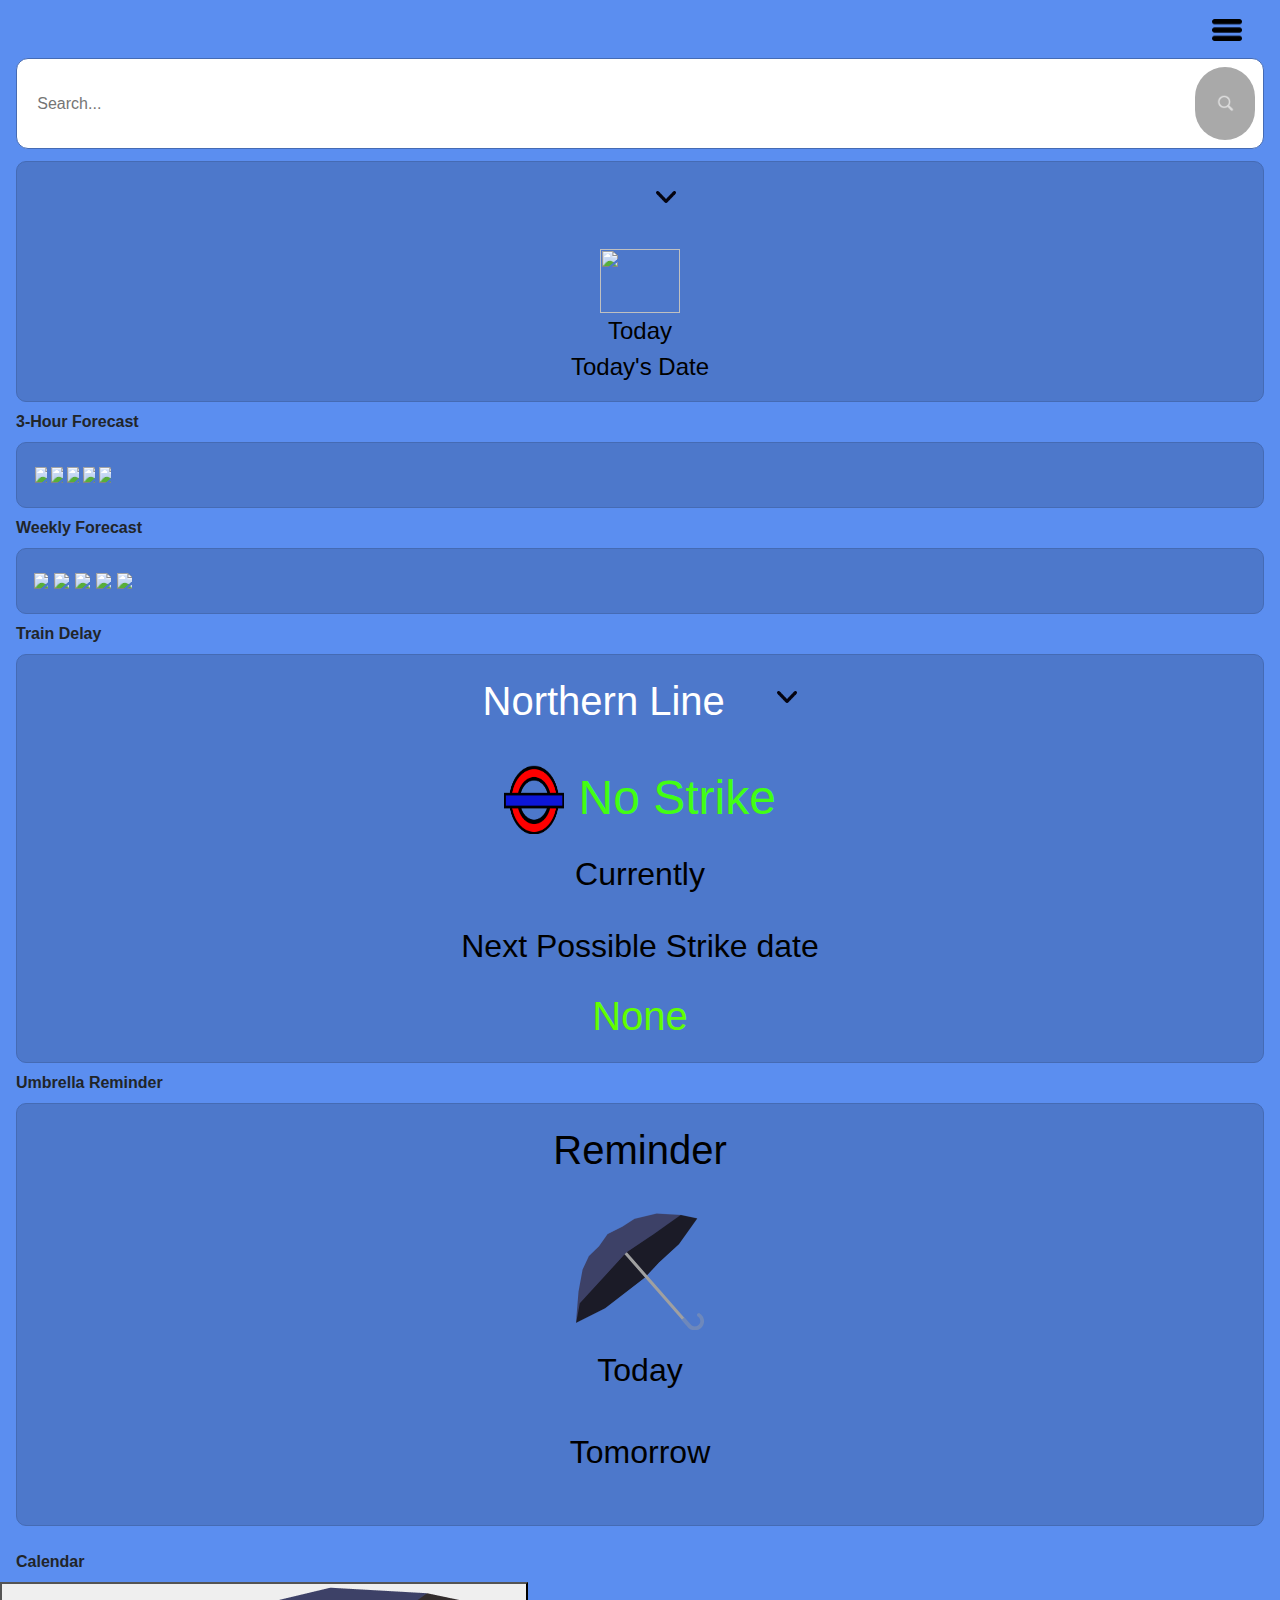
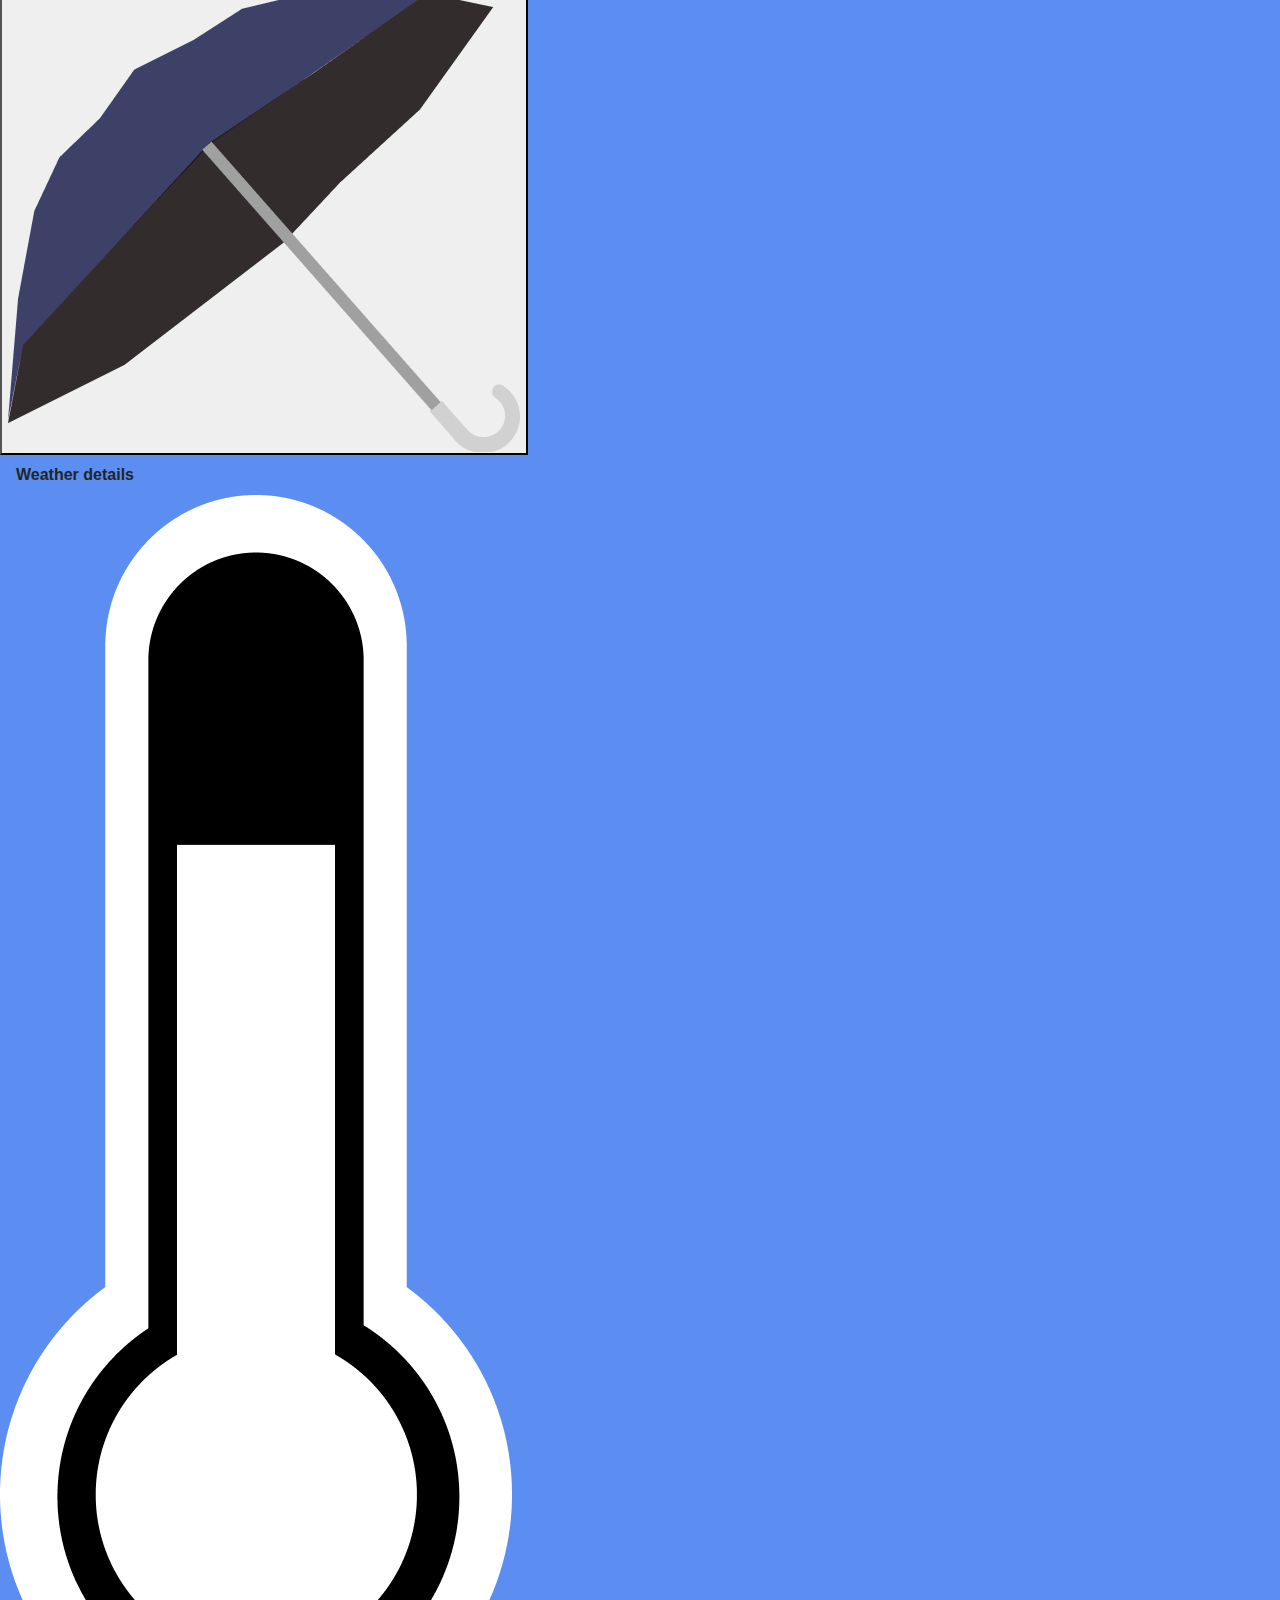
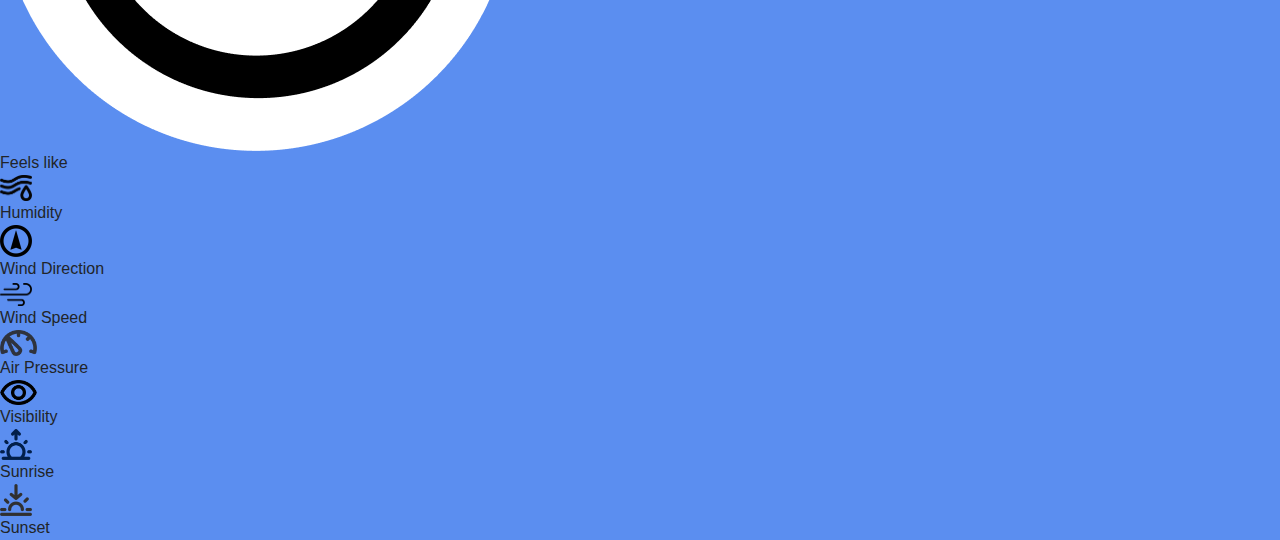
==== commit 768a24a7: "Add files via upload" ====
--- a/GUI project/src/index.html
+++ b/GUI project/src/index.html
@@ -251,13 +251,13 @@
                 <div class = "boxes">
                     <img class="Text-top" src="img/TempSymbol.png" alt="therometer">
                     <div>Feels like</div>
-                    <div class="Text-bot">19°</div>
-                </div>
-
-                <div class = "boxes">
-                    <img class="Text-top" src="" alt="">pic placeholder</img>
+                    <div class="Text-bot" id="feelLikeData"></div>
+                </div>
+
+                <div class = "boxes">
+                    <img class="Text-top" src="img/HumiditySymbol.png" alt="humidity" style="width: 2em;"></img>
                     <div>Humidity</div>
-                    <div class="Text-bot">91%</div>
+                    <div class="Text-bot" id="humidityData"></div>
                 </div>
 
             </div>
@@ -265,45 +265,45 @@
             <div class="rows">
                 
                 <div class = "boxes">
-                    <img class="Text-top" src="" alt="">pic placeholder</img>
+                    <img class="Text-top" src="img/wind-deg.png" alt="" style="width: 2em;"></img>
                     <div>Wind Direction</div>
-                    <div class="Text-bot">SSW</div>
-                </div>
-
-                <div class = "boxes">
-                    <img class="Text-top" src="" alt="">pic placeholder</img>
+                    <div class="Text-bot" id="windDirectionData"></div>
+                </div>
+
+                <div class = "boxes">
+                    <img class="Text-top" src="img/windSpeedSymbol.png" alt="" style="width: 2em;"></img>
                     <div>Wind Speed</div>
-                    <div class="Text-bot">4mi/h</div>
+                    <div class="Text-bot" id="windSpeedData"></div>
                 </div>
             </div>
 
             <div class="rows">
                 
                 <div class = "boxes">
-                    <img class="Text-top" src="" alt="">pic placeholder</img>
+                    <img class="Text-top" src="img/pressure.png" alt="" style="width: 2.3em;"></img>
                     <div>Air Pressure</div>
-                    <div class="Text-bot">1000hpa</div>
-                </div>
-
-                <div class = "boxes">
-                    <img class="Text-top" src="" alt="">pic placeholder</img>
+                    <div class="Text-bot" id="pressureData"></div>
+                </div>
+
+                <div class = "boxes">
+                    <img class="Text-top" src="img/visibility.png" alt="" style="width: 2.3em;"></img>
                     <div>Visibility</div>
-                    <div class="Text-bot">16km</div>
+                    <div class="Text-bot" id="visibilityData"></div>
                 </div>
             </div>
 
             <div class="rows">
                 
                 <div class = "boxes">
-                    <img class="Text-top" src="" alt="">pic placeholder</img>
-                    <div>UV</div>
-                    <div class="Text-bot">10 Very weak</div>
-                </div>
-
-                <div class = "boxes">
-                    <img class="Text-top" src="" alt="">pic placeholder</img>
+                    <img class="Text-top" src="img/sunrise.png" alt="" style="width: 2em;"></img>
+                    <div>Sunrise</div>
+                    <div class="Text-bot" id="sunriseData"></div>
+                </div>
+
+                <div class = "boxes">
+                    <img class="Text-top" src="img/sunset.png" alt="" style="width: 2em;"></img>
                     <div>Sunset</div>
-                    <div class="Text-bot">17:50</div>
+                    <div class="Text-bot" id="sunsetData"></div>
                 </div>
             </div>
 
--- a/GUI project/src/css/index.css
+++ b/GUI project/src/css/index.css
@@ -13,22 +13,12 @@
     }
     
     /* Special title for each box */
+
     .Box_Title{
         padding-left: 1em;
         margin-top: 0.5em;
         margin-bottom: 0.5em;
         font-weight: bold;
-    }
-
-
-    @media only screen and (min-width: 600px) {
-        .Box_Title{
-            padding-left: 1em;
-            margin-top: 0.5em;
-            margin-bottom: 0.5em;
-            font-weight: bold;
-            font-size: 2.5vw;
-        }
 
     }
 
@@ -139,43 +129,14 @@
 
     .arrow{
         height: 0.75em;
-        padding-top: 4.5vw;
-    }
-
-    @media only screen and (min-width: 500px) {
-        .arrow{
-            height: 0.75em;
-            padding-top: 3.5vw;
-        }
-    }
-
-    @media only screen and (min-width: 700px) {
-        .arrow{
-            height: 0.75em;
-            padding-top: 2.5vw;
-        }
-    }
-
-    @media only screen and (min-width: 900px) {
-        .arrow{
-            height: 0.75em;
-            padding-top: 2vw;
-        }
-    }
-
-    @media only screen and (min-width: 1100px) {
-        .arrow{
-            height: 0.75em;
-            padding-top: 0;
-            margin-top: 1.5vw;
-        }
-    }
-
+        padding-top: 0.75em;
+        padding-left: 0.75em;
+    }
 
     /* Weather & temp , Middle*/
 
     .Temperature-Middle{
-        padding-top: 1em;
+        padding-top: 2.5%;
         align-self: center;
         color: #CAD7DF;
         display: flex;
@@ -186,24 +147,12 @@
     .weatherIcon{
         width: 5em;
         height: 4em;
-        margin: auto;
     }
     .temperatureValue{
         font-size: 4em;
         
     }
 
-    @media only screen and (min-width: 800px) {
-        .weatherIcon{
-            width: 10vw;
-            height: 8vw;
-        }
-        .temperatureValue{
-            font-size: 8vw;
-            
-        }
-    }
-
 
     /* Bottom 4 item , today, Weather name, t_date & date*/
 
@@ -251,26 +200,12 @@
 
     .ForeCast{
         display: flex;
-        margin: auto;
-    }
-
-    .Time{   
-        display: flex;
-    }
-
-    /* style="padding-right: 2em; padding-left: 1.3em" */
-
-
-    /* container of all time for the hour forecast */
-    .Time_Item{
-        color: #ffffff;
-        margin: auto;
-    }
-
-    
-
-    /*  */
-
+    }
+
+    .Time{
+        color: #FFFFFF;
+        display: flex;
+    }
 
     .Icon-WeatherForecast{
         padding-top: 0.5em;
@@ -280,14 +215,14 @@
     }
 
     .Temperature-WeatherForecast{
+        padding-right: 0.3em;
         color: #FFFFFF;
         display: flex;
     }
 
-    .Temperature-WeatherForecast-container{
-        margin: auto;
-    }
-
+    .Row1{
+        padding-left: 1em;
+    }
     
     /* ---------------------------------------------------------------------- */
 
@@ -308,19 +243,11 @@
     .Weekly_ForeCast{
         display: flex;
     }
-
-
 
     .Weekly_Time{
         padding-right: 0.3em;
         color: #FFFFFF;
         display: flex;
-    }
-
-    /* Container for all weekday */
-
-    .Weekly_Time_container{
-        margin: auto;
     }
 
     .Weekly_Icon-WeatherForecast{
@@ -335,9 +262,9 @@
         display: flex;
     }
 
-    /* .Weekly_Row1{
+    .Weekly_Row1{
         gap: 0.3em;
-    } */
+    }
     .Weekly_Row2{
         gap:0.3em;
     }
@@ -361,7 +288,6 @@
         display: flex;
         flex-direction: column;
     }
-    
 
     /* Location name , Top */
 
@@ -379,39 +305,10 @@
 
     .Train_delay_arrow{
         height: 0.75em;
-        padding-top: 7vw;
-    }
-
-    @media only screen and (min-width: 500px) {
-        .Train_delay_arrow{
-            height: 0.75em;
-            padding-top: 5vw;
-        }
-    }
-
-    @media only screen and (min-width: 700px) {
-        .Train_delay_arrow{
-            height: 0.75em;
-            padding-top: 3.5vw;
-        }
-    }
-
-    @media only screen and (min-width: 900px) {
-        .Train_delay_arrow{
-            height: 0.75em;
-            padding-top: 3vw;
-        }
-    }
-
-    @media only screen and (min-width: 1100px) {
-        .Train_delay_arrow{
-            height: 0.75em;
-            padding-top: 0;
-            margin-top: 2vw;
-        }
-    }
-
-
+        padding-top: 1.25em;
+        padding-left: 0.75em;
+
+    }
     /* Weather & temp , Middle*/
 
     .Delay-Middle{
@@ -482,6 +379,7 @@
         display: flex;
         flex-direction: column;
 
+        margin-bottom: 1em;
     }
 
     /* Location name , Top */
@@ -549,135 +447,14 @@
 
     /* ---------------------------------------------------------------------- */
 
-    /* Box 6 - Calendar */
-
-    .Main_Calendar {
-        height: 100%;
-        padding: 1em;
-        margin-left: 1em;
-        margin-right: 1em;
-        border: 1px solid #456BB4;
-        border-radius: 10px;
-        background-color: rgb(69,107,180,0.61);
-        color: black;
-        display: flex;
-        flex-direction: column;
-        margin-bottom: 2em;
-        text-align: center;
-    }
-
-    .CalendarIcon{
-        text-align: center;
-        align-self: center;
-        width: 10px;
-        margin: auto;
-    }
-
-    /* ---------------------------------------------------------------------- */
-
-    /* Box 6 - Calendar */
-
-    .Main_Calendar {
-        height: 100%;
-        padding: 1em;
-        margin-left: 1em;
-        margin-right: 1em;
-        border: 1px solid #456BB4;
-        border-radius: 10px;
-        background-color: rgb(69,107,180,0.61);
-        color: black;
-        display: flex;
-        flex-direction: column;
-    }
-
-    .CalendarIcon{
-        text-align: center;
-        align-self: center;
-        width: 50%;
-    }
-
-
-    /* ---------------------------------------------------------------------- */
-
-    /* Box 7 - Calendar */
-
-    .Main_WeatherDetails {
-        height: 100%;
-        padding: 1em;
-        margin-left: 1em;
-        margin-right: 1em;
-        border: 1px solid #456BB4;
-        border-radius: 10px;
-        background-color: rgb(69,107,180,0.61);
-        color: black;
-        display: flex;
-        flex-direction: row;
-        margin-bottom: 2em;
-        flex-direction: column;
-    }
-
-    .rows{
-        display: flex;
-        flex-direction: row;
-        gap: 1em;
-        
-    }
-
-    .boxes{
-        border: 1px solid #456BB4;
-        border-radius: 10px;
-        color: black;
-        background-color: rgb(69,107,180,0.61);
-        display: flex;
-        flex-direction: column;
-        
-        text-align: center;
-        margin-left: auto;
-        margin-right: auto;
-        margin-top: 1em;
-        margin-bottom: 1em;
-        width: 100%;
-        height: 6em;
-        font-size: 5vw;
-    }
-
-    .Text-top{
-        margin-top: auto;
-        align-self: center;
-        width: 5vw;
-    }
-
-    .Text-bot{
-        margin-bottom: auto;
-    }
-
-    @media only screen and (min-width: 800px) {
-    
-        .boxes{
-            border: 1px solid #456BB4;
-            border-radius: 10px;
-            color: black;
-            background-color: rgb(69,107,180,0.61);
-            display: flex;
-            flex-direction: column;
-            
-            text-align: center;
-            margin-left: auto;
-            margin-right: auto;
-            margin-top: 1em;
-            margin-bottom: 1em;
-            width: 100%;
-            height: 6em;
-            font-size: 3vw;
-        }
-    
-        .Text-top{
-            margin-top: auto;
-            align-self: center;
-            width: 3vw;
-        }
-
-        
-    }
-    
+    /* template css. could delete, useless code */
+    .item{
+        height: 100%;
+        padding: 1em;
+        margin: 1em;
+        border: 10px solid;
+        border-radius: 10px;
+    }
+    
+
 }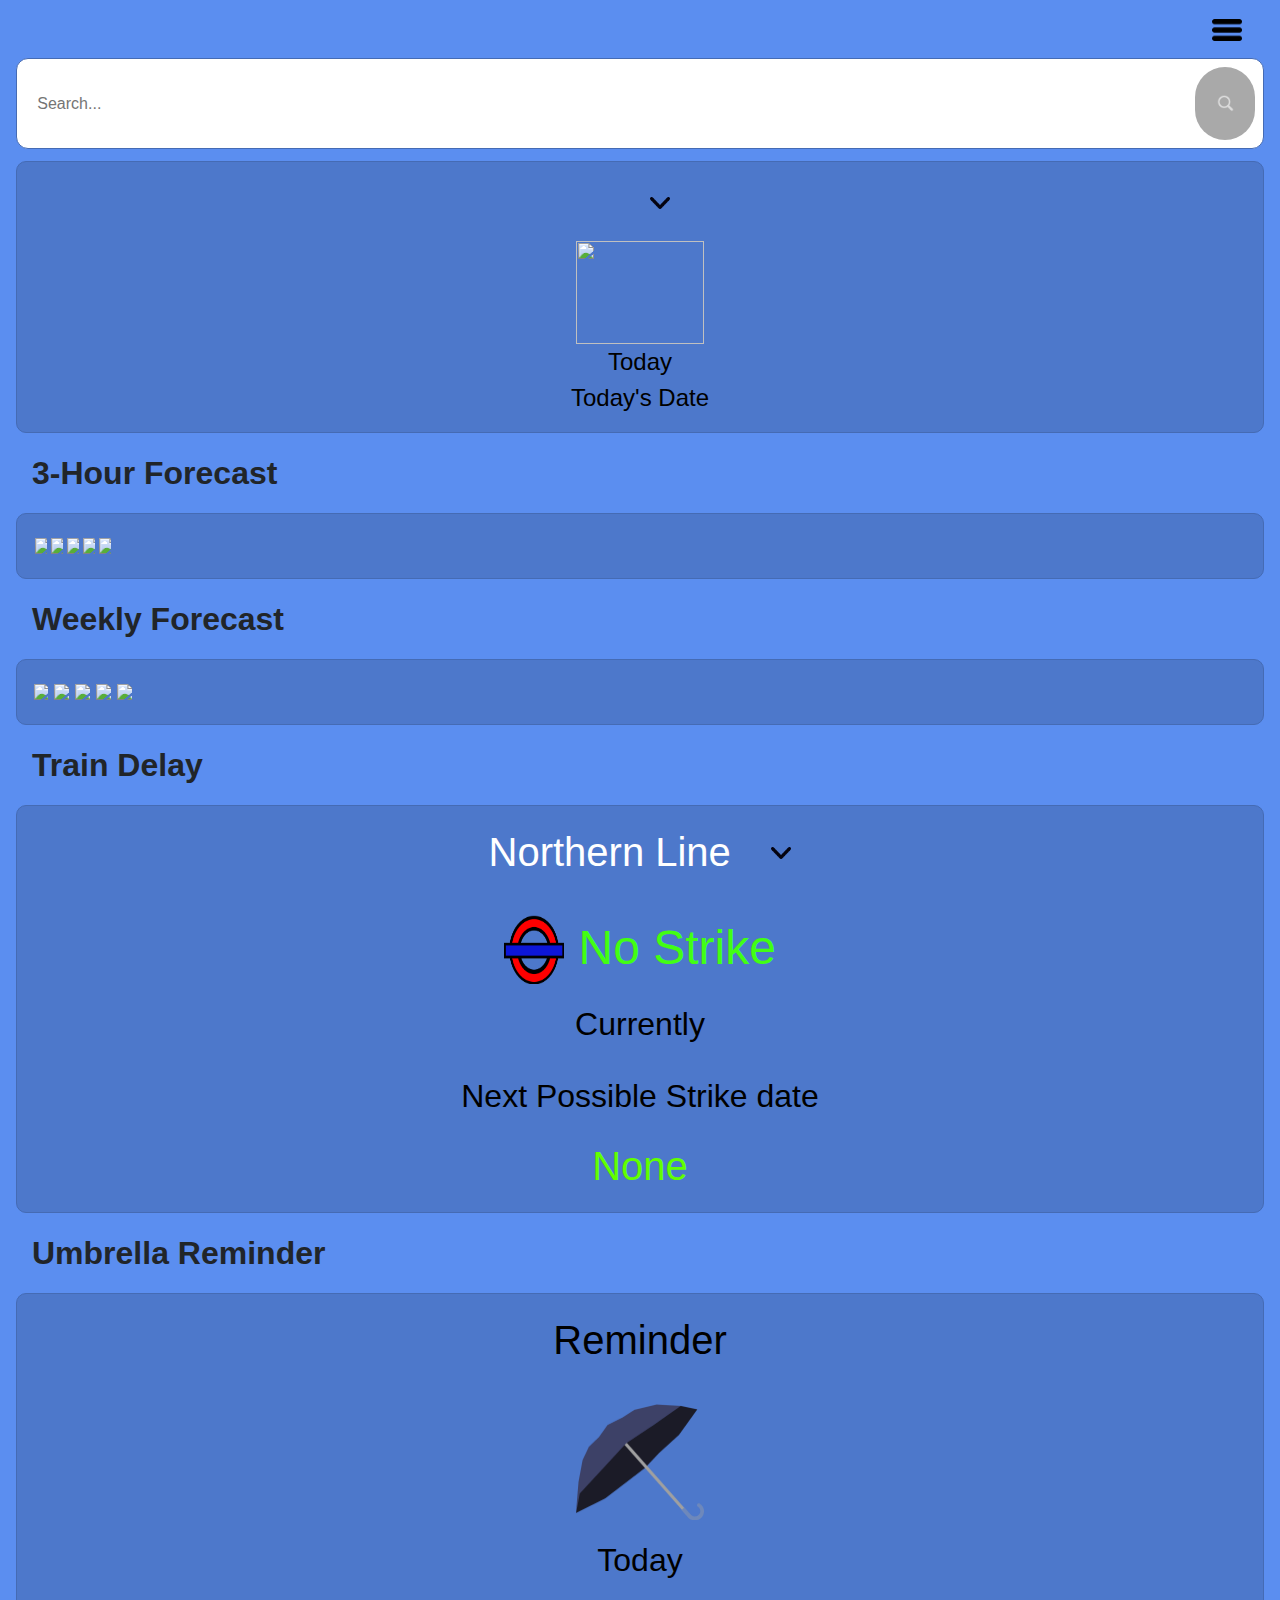
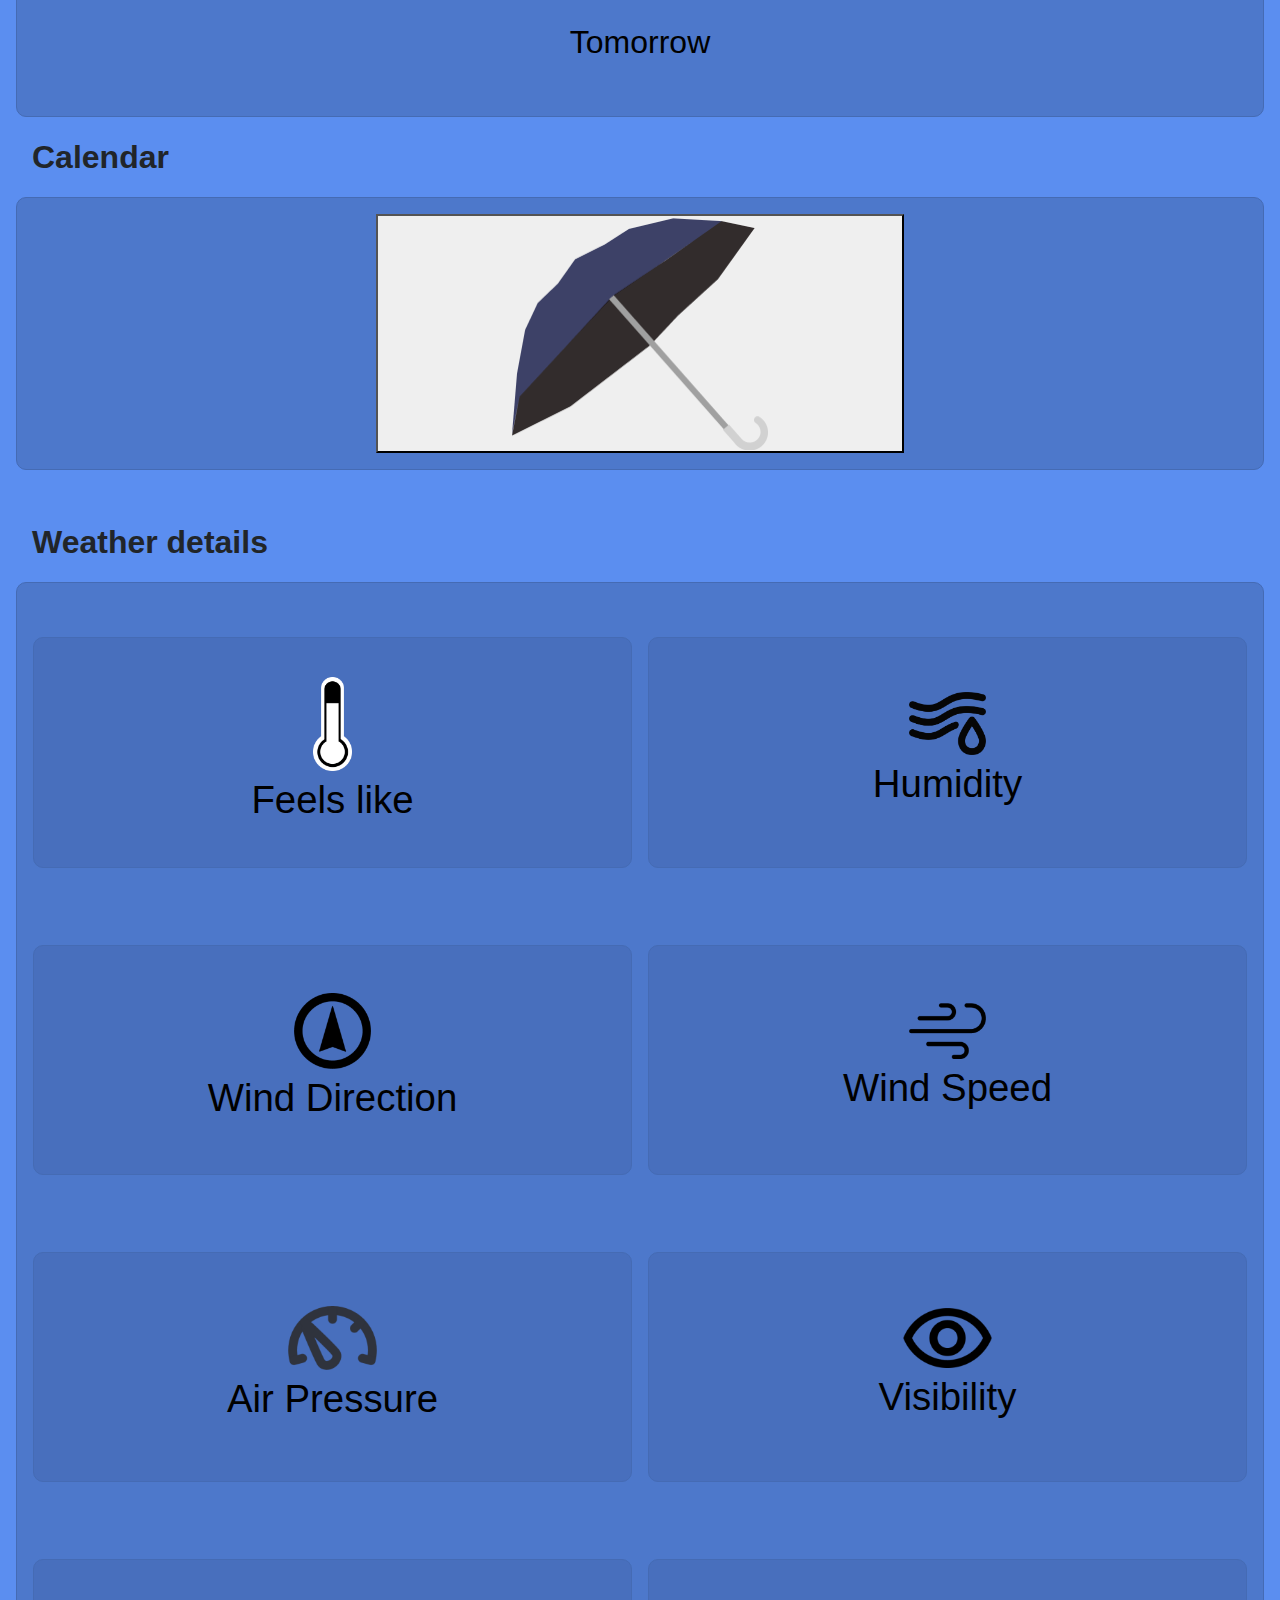
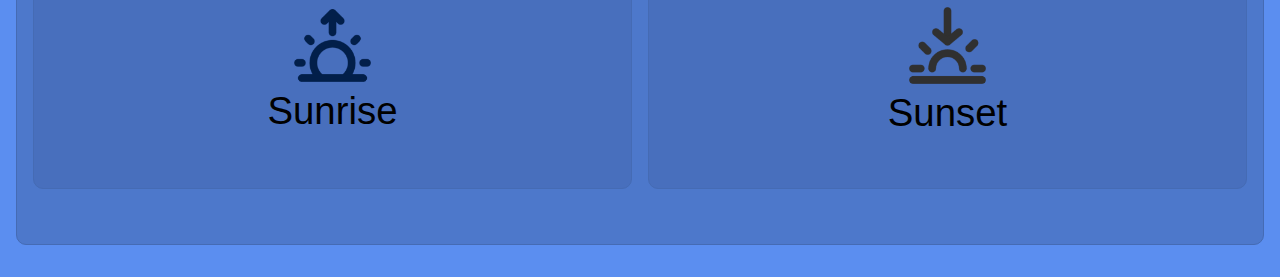
==== commit 209fb034: "Add files via upload" ====
--- a/GUI project/src/index.html
+++ b/GUI project/src/index.html
@@ -265,13 +265,13 @@
             <div class="rows">
                 
                 <div class = "boxes">
-                    <img class="Text-top" src="img/wind-deg.png" alt="" style="width: 2em;"></img>
+                    <img class="Text-top" src="img/wind-deg.png" alt="Wind Direction" style="width: 2em;"></img>
                     <div>Wind Direction</div>
                     <div class="Text-bot" id="windDirectionData"></div>
                 </div>
 
                 <div class = "boxes">
-                    <img class="Text-top" src="img/windSpeedSymbol.png" alt="" style="width: 2em;"></img>
+                    <img class="Text-top" src="img/windSpeedSymbol.png" alt="Wind Speed" style="width: 2em;"></img>
                     <div>Wind Speed</div>
                     <div class="Text-bot" id="windSpeedData"></div>
                 </div>
@@ -280,13 +280,13 @@
             <div class="rows">
                 
                 <div class = "boxes">
-                    <img class="Text-top" src="img/pressure.png" alt="" style="width: 2.3em;"></img>
+                    <img class="Text-top" src="img/pressure.png" alt="Air Pressure" style="width: 2.3em;"></img>
                     <div>Air Pressure</div>
                     <div class="Text-bot" id="pressureData"></div>
                 </div>
 
                 <div class = "boxes">
-                    <img class="Text-top" src="img/visibility.png" alt="" style="width: 2.3em;"></img>
+                    <img class="Text-top" src="img/visibility.png" alt="Visibility" style="width: 2.3em;"></img>
                     <div>Visibility</div>
                     <div class="Text-bot" id="visibilityData"></div>
                 </div>
@@ -295,13 +295,13 @@
             <div class="rows">
                 
                 <div class = "boxes">
-                    <img class="Text-top" src="img/sunrise.png" alt="" style="width: 2em;"></img>
+                    <img class="Text-top" src="img/sunrise.png" alt="Sunrise" style="width: 2em;"></img>
                     <div>Sunrise</div>
                     <div class="Text-bot" id="sunriseData"></div>
                 </div>
 
                 <div class = "boxes">
-                    <img class="Text-top" src="img/sunset.png" alt="" style="width: 2em;"></img>
+                    <img class="Text-top" src="img/sunset.png" alt="Sunset" style="width: 2em;"></img>
                     <div>Sunset</div>
                     <div class="Text-bot" id="sunsetData"></div>
                 </div>
--- a/GUI project/src/css/index.css
+++ b/GUI project/src/css/index.css
@@ -13,12 +13,22 @@
     }
     
     /* Special title for each box */
-
     .Box_Title{
         padding-left: 1em;
         margin-top: 0.5em;
         margin-bottom: 0.5em;
         font-weight: bold;
+    }
+
+
+    @media only screen and (min-width: 600px) {
+        .Box_Title{
+            padding-left: 1em;
+            margin-top: 0.5em;
+            margin-bottom: 0.5em;
+            font-weight: bold;
+            font-size: 2.5vw;
+        }
 
     }
 
@@ -129,14 +139,43 @@
 
     .arrow{
         height: 0.75em;
-        padding-top: 0.75em;
-        padding-left: 0.75em;
-    }
+        padding-top: 4.5vw;
+    }
+
+    @media only screen and (min-width: 500px) {
+        .arrow{
+            height: 0.75em;
+            padding-top: 3.5vw;
+        }
+    }
+
+    @media only screen and (min-width: 700px) {
+        .arrow{
+            height: 0.75em;
+            padding-top: 2.5vw;
+        }
+    }
+
+    @media only screen and (min-width: 900px) {
+        .arrow{
+            height: 0.75em;
+            padding-top: 2vw;
+        }
+    }
+
+    @media only screen and (min-width: 1100px) {
+        .arrow{
+            height: 0.75em;
+            padding-top: 0;
+            margin-top: 1.5vw;
+        }
+    }
+
 
     /* Weather & temp , Middle*/
 
     .Temperature-Middle{
-        padding-top: 2.5%;
+        padding-top: 1em;
         align-self: center;
         color: #CAD7DF;
         display: flex;
@@ -147,12 +186,24 @@
     .weatherIcon{
         width: 5em;
         height: 4em;
+        margin: auto;
     }
     .temperatureValue{
         font-size: 4em;
         
     }
 
+    @media only screen and (min-width: 800px) {
+        .weatherIcon{
+            width: 10vw;
+            height: 8vw;
+        }
+        .temperatureValue{
+            font-size: 8vw;
+            
+        }
+    }
+
 
     /* Bottom 4 item , today, Weather name, t_date & date*/
 
@@ -200,12 +251,26 @@
 
     .ForeCast{
         display: flex;
-    }
-
-    .Time{
-        color: #FFFFFF;
-        display: flex;
-    }
+        margin: auto;
+    }
+
+    .Time{   
+        display: flex;
+    }
+
+    /* style="padding-right: 2em; padding-left: 1.3em" */
+
+
+    /* container of all time for the hour forecast */
+    .Time_Item{
+        color: #ffffff;
+        margin: auto;
+    }
+
+    
+
+    /*  */
+
 
     .Icon-WeatherForecast{
         padding-top: 0.5em;
@@ -215,14 +280,14 @@
     }
 
     .Temperature-WeatherForecast{
-        padding-right: 0.3em;
         color: #FFFFFF;
         display: flex;
     }
 
-    .Row1{
-        padding-left: 1em;
-    }
+    .Temperature-WeatherForecast-container{
+        margin: auto;
+    }
+
     
     /* ---------------------------------------------------------------------- */
 
@@ -243,6 +308,8 @@
     .Weekly_ForeCast{
         display: flex;
     }
+
+
 
     .Weekly_Time{
         padding-right: 0.3em;
@@ -250,6 +317,12 @@
         display: flex;
     }
 
+    /* Container for all weekday */
+
+    .Weekly_Time_container{
+        margin: auto;
+    }
+
     .Weekly_Icon-WeatherForecast{
         padding-top: 0.5em;
         padding-bottom: 0.5em;
@@ -262,9 +335,9 @@
         display: flex;
     }
 
-    .Weekly_Row1{
+    /* .Weekly_Row1{
         gap: 0.3em;
-    }
+    } */
     .Weekly_Row2{
         gap:0.3em;
     }
@@ -288,6 +361,7 @@
         display: flex;
         flex-direction: column;
     }
+    
 
     /* Location name , Top */
 
@@ -305,10 +379,39 @@
 
     .Train_delay_arrow{
         height: 0.75em;
-        padding-top: 1.25em;
-        padding-left: 0.75em;
-
-    }
+        padding-top: 7vw;
+    }
+
+    @media only screen and (min-width: 500px) {
+        .Train_delay_arrow{
+            height: 0.75em;
+            padding-top: 5vw;
+        }
+    }
+
+    @media only screen and (min-width: 700px) {
+        .Train_delay_arrow{
+            height: 0.75em;
+            padding-top: 3.5vw;
+        }
+    }
+
+    @media only screen and (min-width: 900px) {
+        .Train_delay_arrow{
+            height: 0.75em;
+            padding-top: 3vw;
+        }
+    }
+
+    @media only screen and (min-width: 1100px) {
+        .Train_delay_arrow{
+            height: 0.75em;
+            padding-top: 0;
+            margin-top: 2vw;
+        }
+    }
+
+
     /* Weather & temp , Middle*/
 
     .Delay-Middle{
@@ -379,7 +482,6 @@
         display: flex;
         flex-direction: column;
 
-        margin-bottom: 1em;
     }
 
     /* Location name , Top */
@@ -447,14 +549,135 @@
 
     /* ---------------------------------------------------------------------- */
 
-    /* template css. could delete, useless code */
-    .item{
-        height: 100%;
-        padding: 1em;
-        margin: 1em;
-        border: 10px solid;
-        border-radius: 10px;
-    }
-    
-
+    /* Box 6 - Calendar */
+
+    .Main_Calendar {
+        height: 100%;
+        padding: 1em;
+        margin-left: 1em;
+        margin-right: 1em;
+        border: 1px solid #456BB4;
+        border-radius: 10px;
+        background-color: rgb(69,107,180,0.61);
+        color: black;
+        display: flex;
+        flex-direction: column;
+        margin-bottom: 2em;
+        text-align: center;
+    }
+
+    .CalendarIcon{
+        text-align: center;
+        align-self: center;
+        width: 10px;
+        margin: auto;
+    }
+
+    /* ---------------------------------------------------------------------- */
+
+    /* Box 6 - Calendar */
+
+    .Main_Calendar {
+        height: 100%;
+        padding: 1em;
+        margin-left: 1em;
+        margin-right: 1em;
+        border: 1px solid #456BB4;
+        border-radius: 10px;
+        background-color: rgb(69,107,180,0.61);
+        color: black;
+        display: flex;
+        flex-direction: column;
+    }
+
+    .CalendarIcon{
+        text-align: center;
+        align-self: center;
+        width: 50%;
+    }
+
+
+    /* ---------------------------------------------------------------------- */
+
+    /* Box 7 - Calendar */
+
+    .Main_WeatherDetails {
+        height: 100%;
+        padding: 1em;
+        margin-left: 1em;
+        margin-right: 1em;
+        border: 1px solid #456BB4;
+        border-radius: 10px;
+        background-color: rgb(69,107,180,0.61);
+        color: black;
+        display: flex;
+        flex-direction: row;
+        margin-bottom: 2em;
+        flex-direction: column;
+    }
+
+    .rows{
+        display: flex;
+        flex-direction: row;
+        gap: 1em;
+        
+    }
+
+    .boxes{
+        border: 1px solid #456BB4;
+        border-radius: 10px;
+        color: black;
+        background-color: rgb(69,107,180,0.61);
+        display: flex;
+        flex-direction: column;
+        
+        text-align: center;
+        margin-left: auto;
+        margin-right: auto;
+        margin-top: 1em;
+        margin-bottom: 1em;
+        width: 100%;
+        height: 6em;
+        font-size: 5vw;
+    }
+
+    .Text-top{
+        margin-top: auto;
+        align-self: center;
+        width: 5vw;
+    }
+
+    .Text-bot{
+        margin-bottom: auto;
+    }
+
+    @media only screen and (min-width: 800px) {
+    
+        .boxes{
+            border: 1px solid #456BB4;
+            border-radius: 10px;
+            color: black;
+            background-color: rgb(69,107,180,0.61);
+            display: flex;
+            flex-direction: column;
+            
+            text-align: center;
+            margin-left: auto;
+            margin-right: auto;
+            margin-top: 1em;
+            margin-bottom: 1em;
+            width: 100%;
+            height: 6em;
+            font-size: 3vw;
+        }
+    
+        .Text-top{
+            margin-top: auto;
+            align-self: center;
+            width: 3vw;
+        }
+
+        
+    }
+    
 }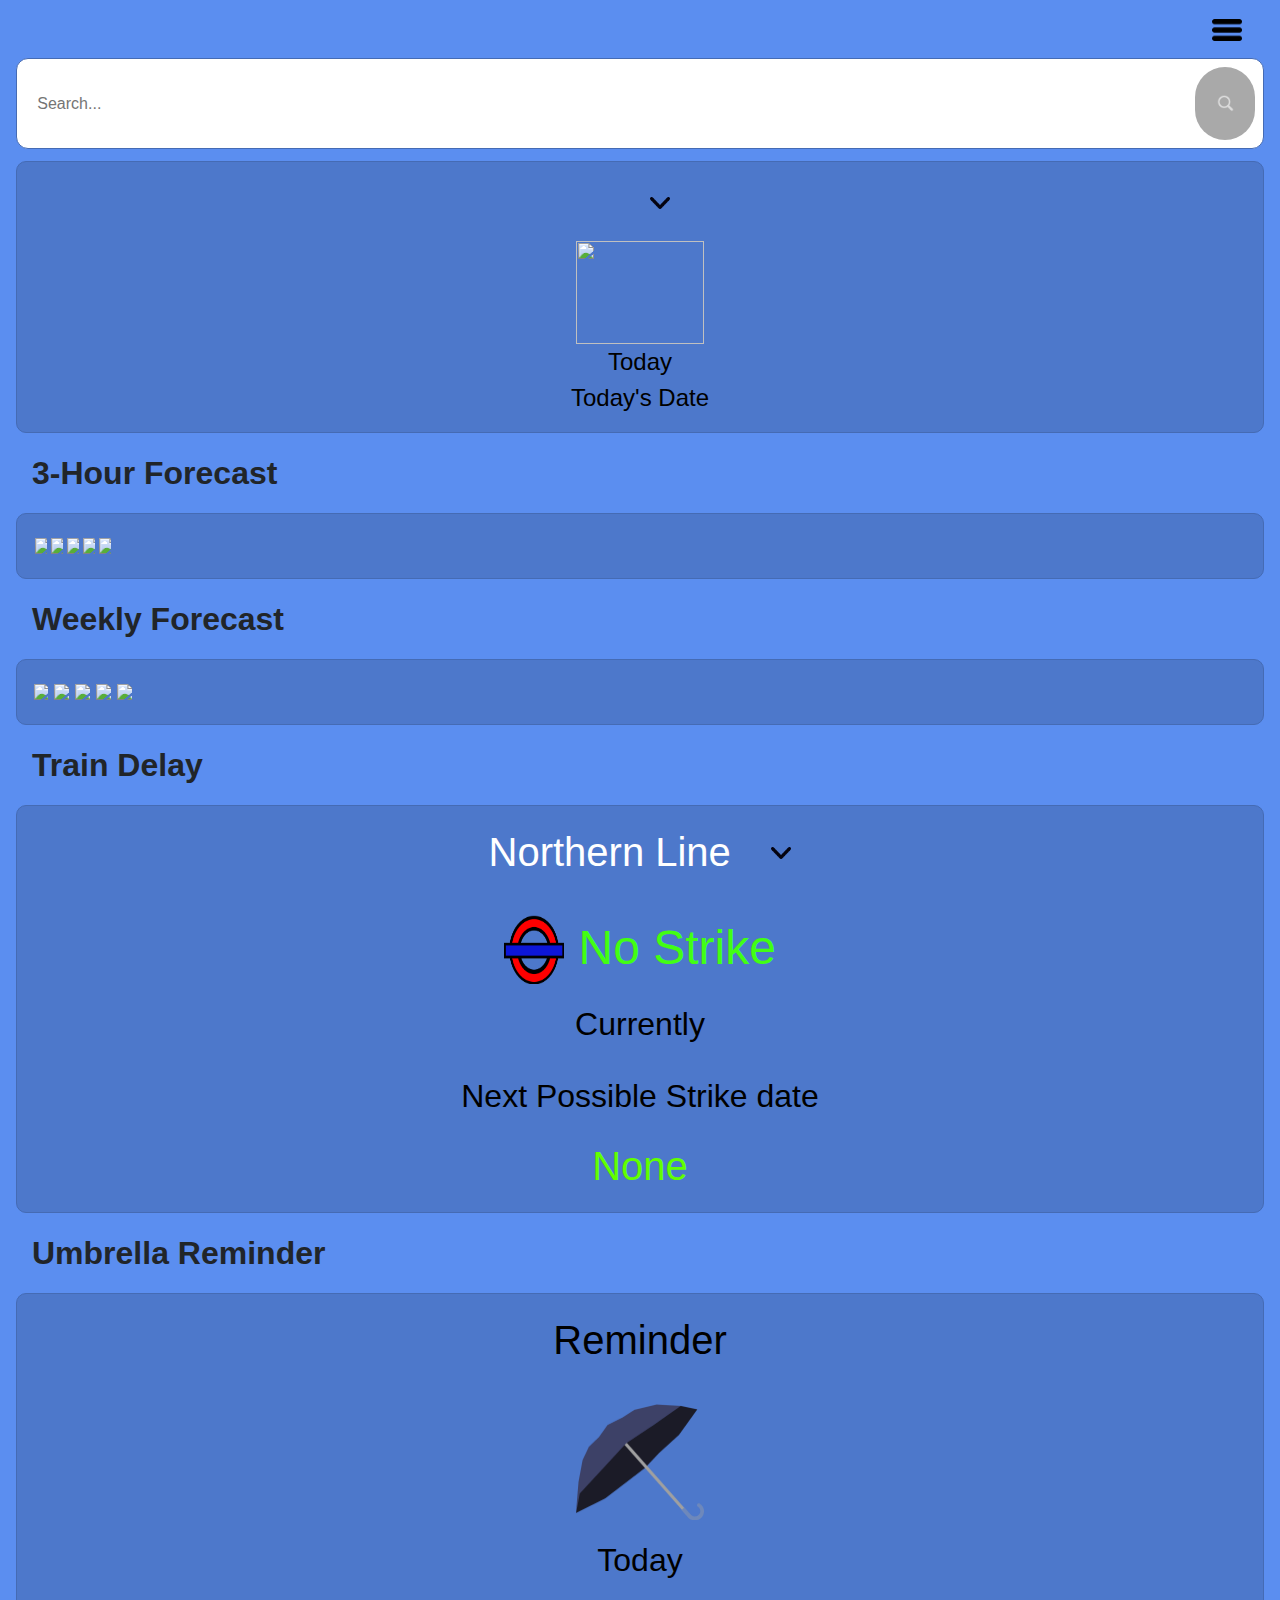
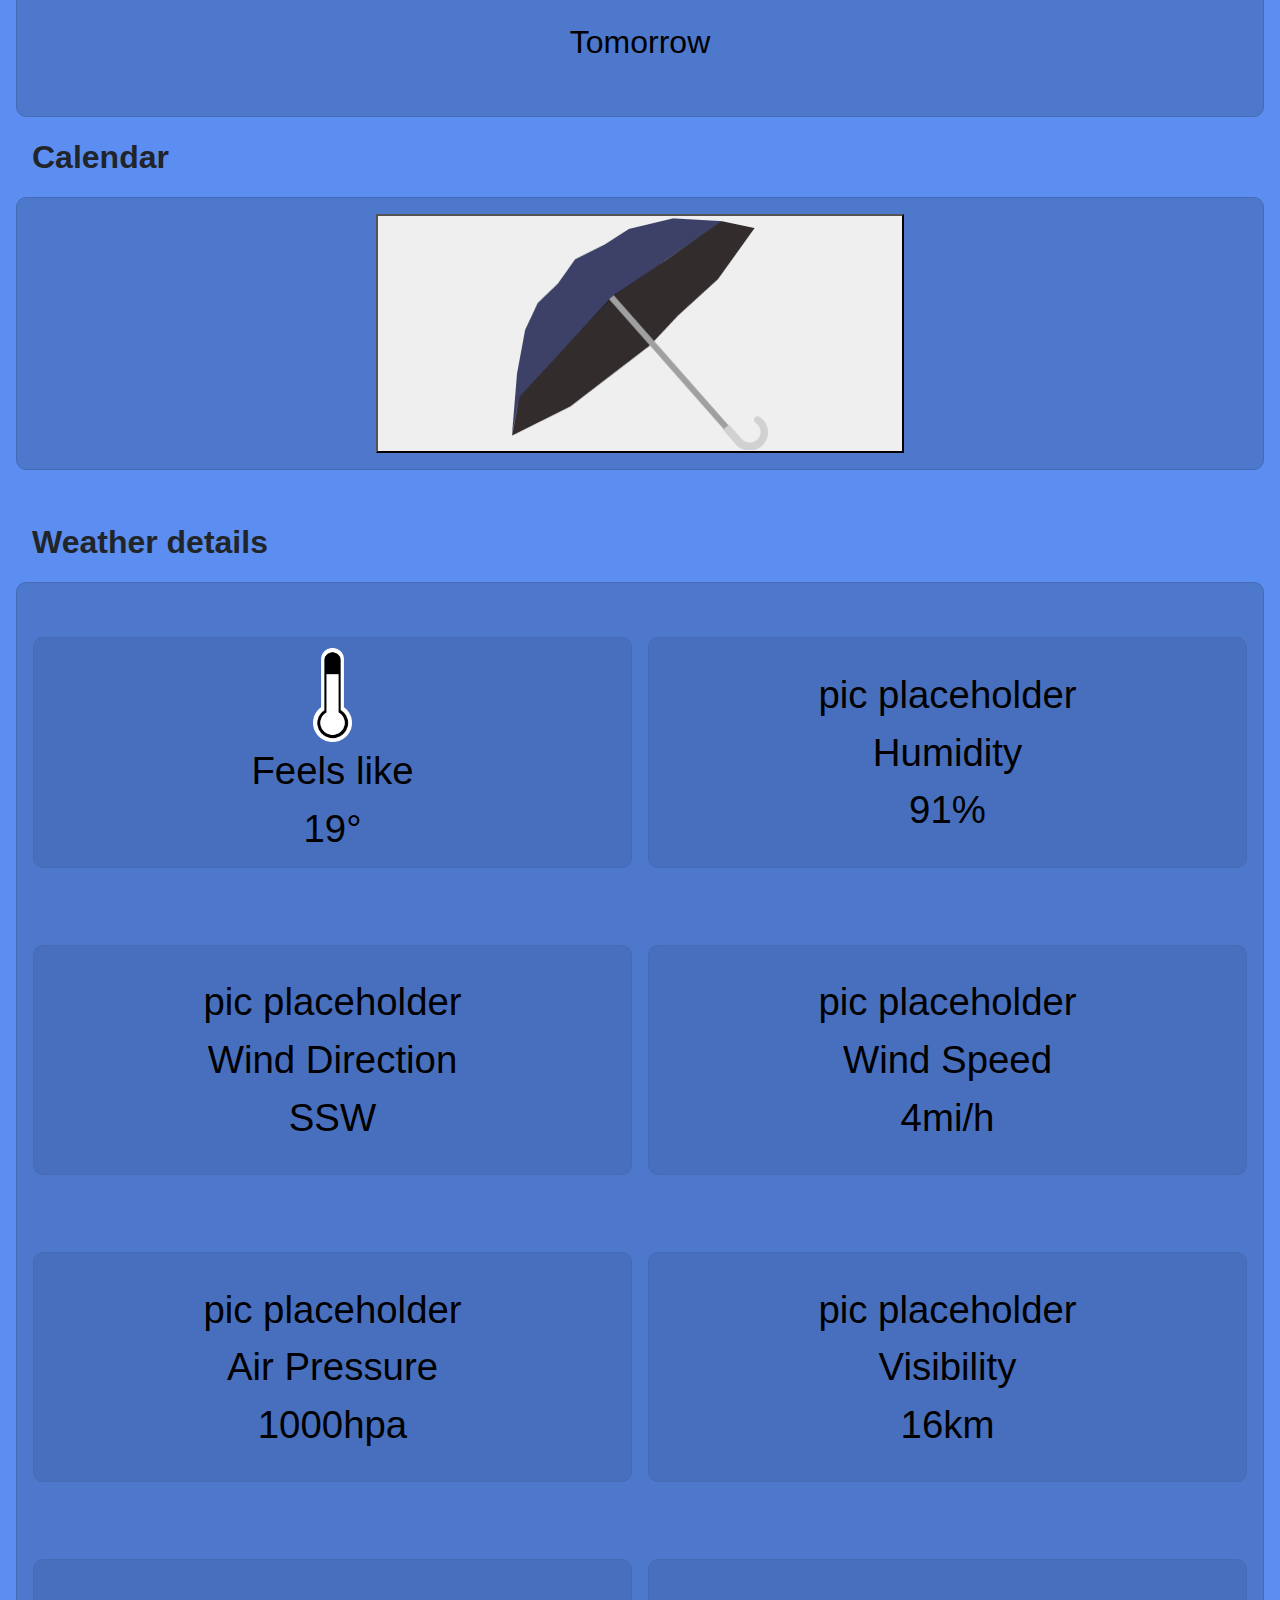
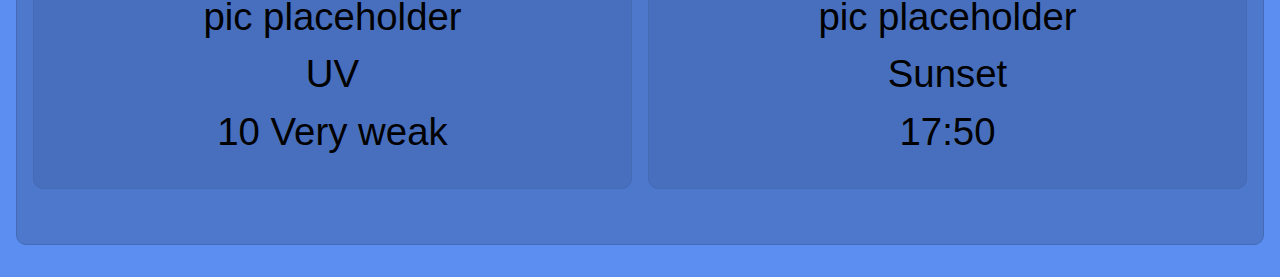
==== commit 0474943f: "Add files via upload" ====
--- a/GUI project/src/index.html
+++ b/GUI project/src/index.html
@@ -4,7 +4,8 @@
     <meta charset="UTF-8">
     <meta name="viewport" content="width=device-width, initial-scale=1.0">
     <link rel="stylesheet" href="https://cdn.jsdelivr.net/npm/bootstrap@4.0.0/dist/css/bootstrap.min.css" integrity="sha384-Gn5384xqQ1aoWXA+058RXPxPg6fy4IWvTNh0E263XmFcJlSAwiGgFAW/dAiS6JXm" crossorigin="anonymous">
-    <link href="css/index.css" rel="stylesheet" type="text/css">
+    <link id="theme" href="css/index.css" rel="stylesheet" type="text/css">
+    <script src="Weather.js"></script>
     <title>Document</title>
 </head>
 
@@ -251,13 +252,13 @@
                 <div class = "boxes">
                     <img class="Text-top" src="img/TempSymbol.png" alt="therometer">
                     <div>Feels like</div>
-                    <div class="Text-bot" id="feelLikeData"></div>
-                </div>
-
-                <div class = "boxes">
-                    <img class="Text-top" src="img/HumiditySymbol.png" alt="humidity" style="width: 2em;"></img>
+                    <div class="Text-bot">19°</div>
+                </div>
+
+                <div class = "boxes">
+                    <img class="Text-top" src="" alt="">pic placeholder</img>
                     <div>Humidity</div>
-                    <div class="Text-bot" id="humidityData"></div>
+                    <div class="Text-bot">91%</div>
                 </div>
 
             </div>
@@ -265,45 +266,45 @@
             <div class="rows">
                 
                 <div class = "boxes">
-                    <img class="Text-top" src="img/wind-deg.png" alt="Wind Direction" style="width: 2em;"></img>
+                    <img class="Text-top" src="" alt="">pic placeholder</img>
                     <div>Wind Direction</div>
-                    <div class="Text-bot" id="windDirectionData"></div>
-                </div>
-
-                <div class = "boxes">
-                    <img class="Text-top" src="img/windSpeedSymbol.png" alt="Wind Speed" style="width: 2em;"></img>
+                    <div class="Text-bot">SSW</div>
+                </div>
+
+                <div class = "boxes">
+                    <img class="Text-top" src="" alt="">pic placeholder</img>
                     <div>Wind Speed</div>
-                    <div class="Text-bot" id="windSpeedData"></div>
+                    <div class="Text-bot">4mi/h</div>
                 </div>
             </div>
 
             <div class="rows">
                 
                 <div class = "boxes">
-                    <img class="Text-top" src="img/pressure.png" alt="Air Pressure" style="width: 2.3em;"></img>
+                    <img class="Text-top" src="" alt="">pic placeholder</img>
                     <div>Air Pressure</div>
-                    <div class="Text-bot" id="pressureData"></div>
-                </div>
-
-                <div class = "boxes">
-                    <img class="Text-top" src="img/visibility.png" alt="Visibility" style="width: 2.3em;"></img>
+                    <div class="Text-bot">1000hpa</div>
+                </div>
+
+                <div class = "boxes">
+                    <img class="Text-top" src="" alt="">pic placeholder</img>
                     <div>Visibility</div>
-                    <div class="Text-bot" id="visibilityData"></div>
+                    <div class="Text-bot">16km</div>
                 </div>
             </div>
 
             <div class="rows">
                 
                 <div class = "boxes">
-                    <img class="Text-top" src="img/sunrise.png" alt="Sunrise" style="width: 2em;"></img>
-                    <div>Sunrise</div>
-                    <div class="Text-bot" id="sunriseData"></div>
-                </div>
-
-                <div class = "boxes">
-                    <img class="Text-top" src="img/sunset.png" alt="Sunset" style="width: 2em;"></img>
+                    <img class="Text-top" src="" alt="">pic placeholder</img>
+                    <div>UV</div>
+                    <div class="Text-bot">10 Very weak</div>
+                </div>
+
+                <div class = "boxes">
+                    <img class="Text-top" src="" alt="">pic placeholder</img>
                     <div>Sunset</div>
-                    <div class="Text-bot" id="sunsetData"></div>
+                    <div class="Text-bot">17:50</div>
                 </div>
             </div>
 
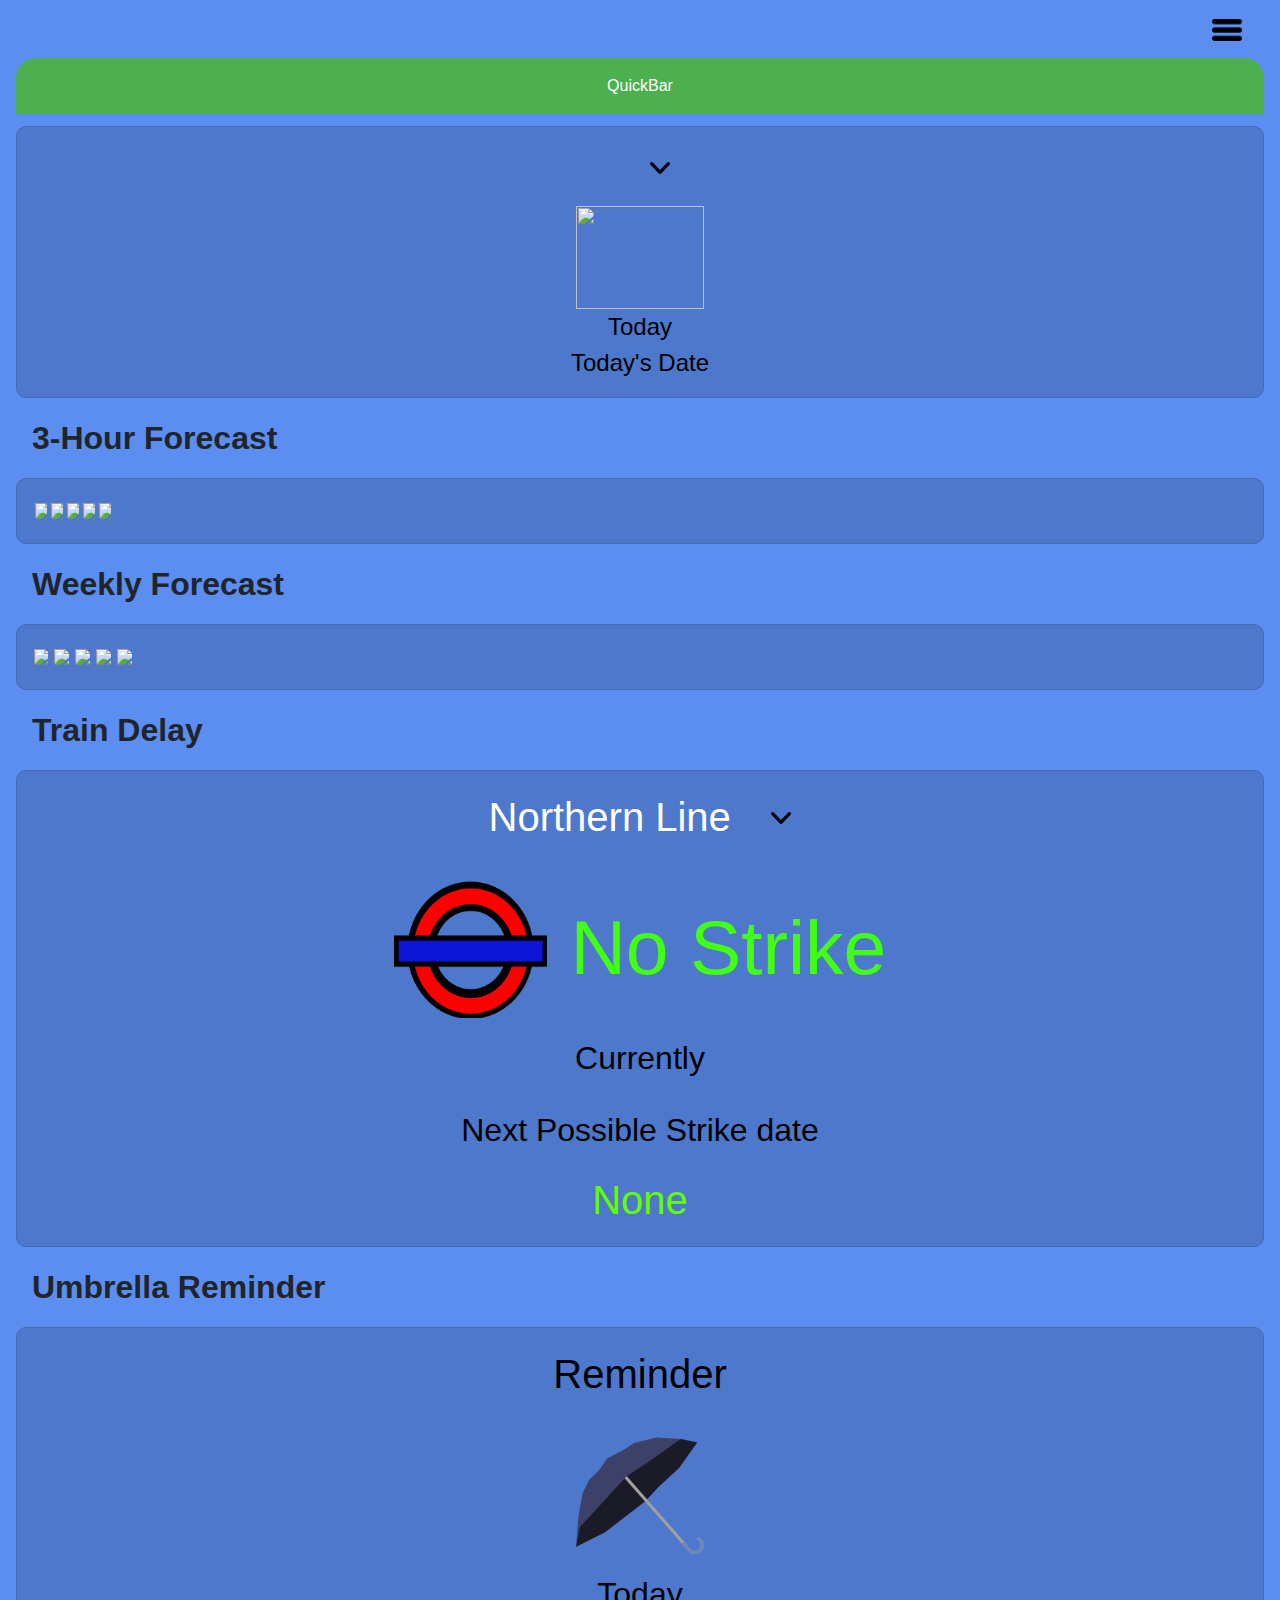
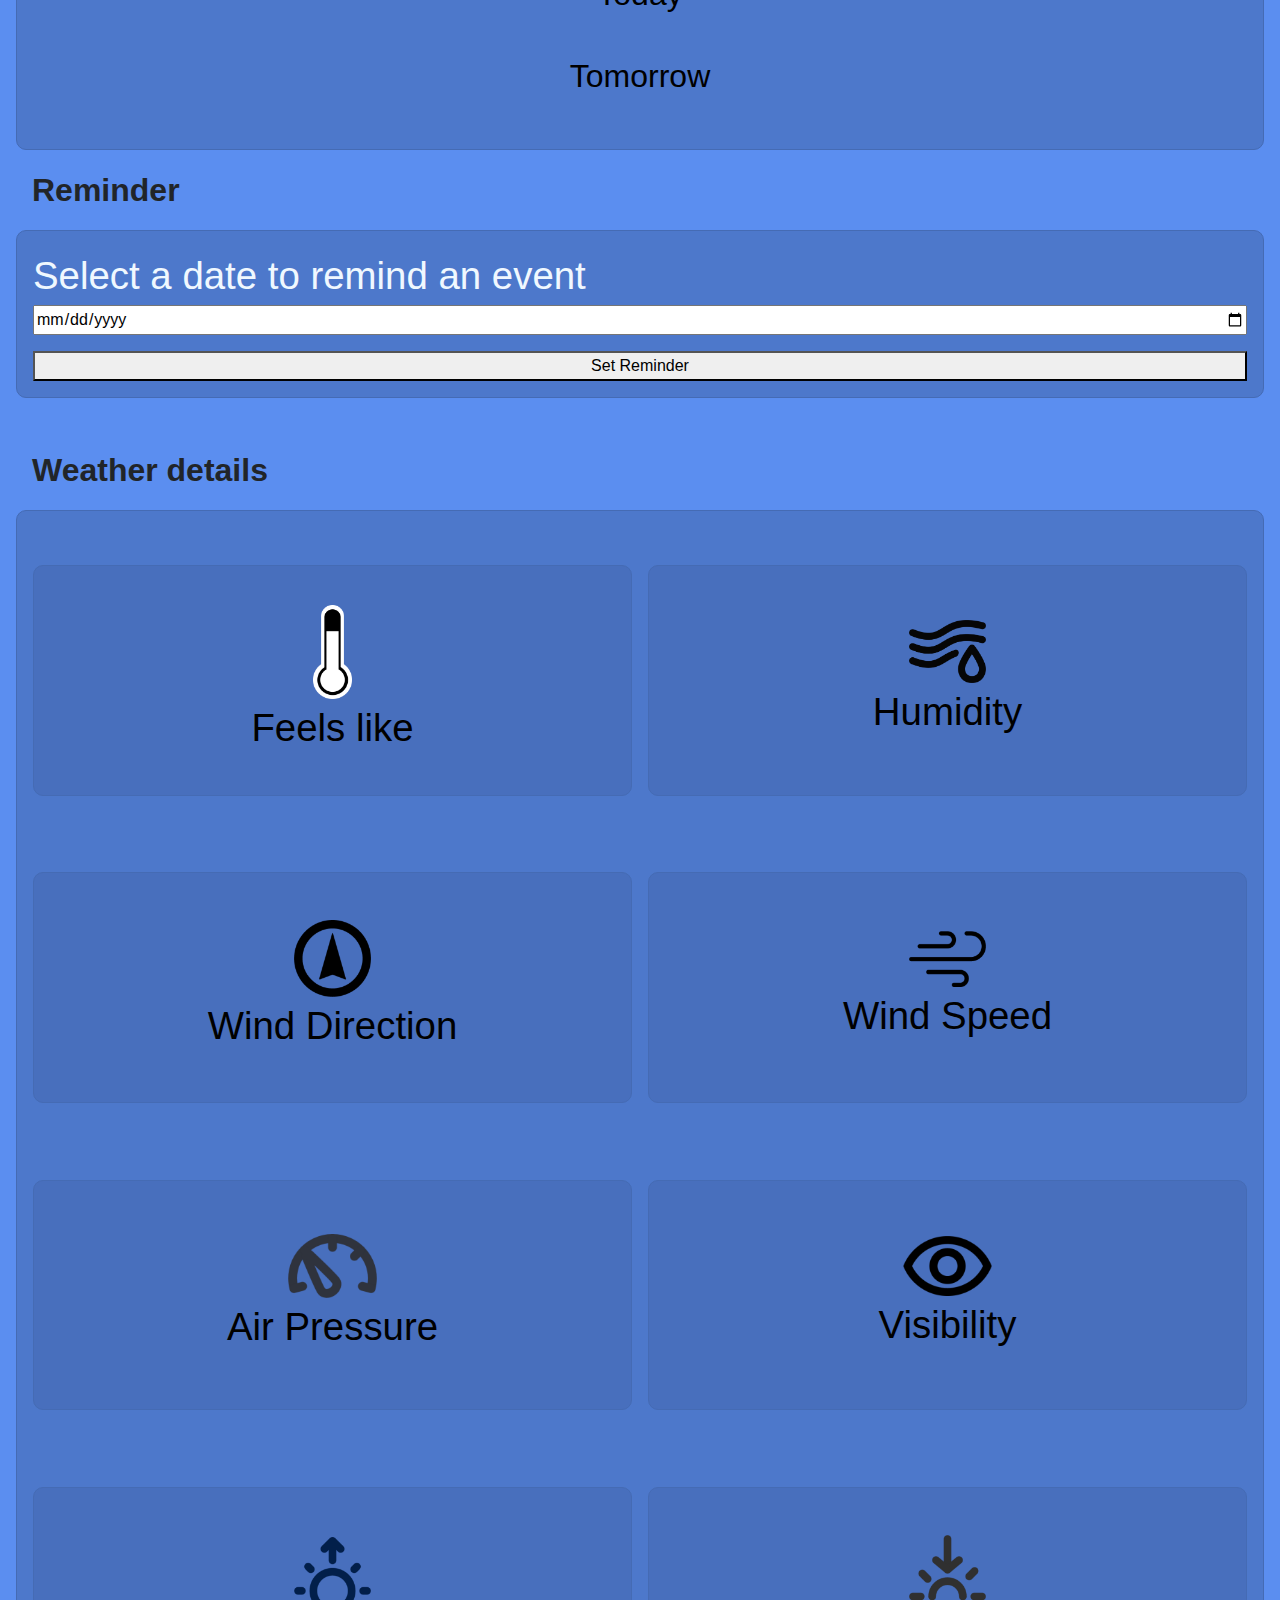
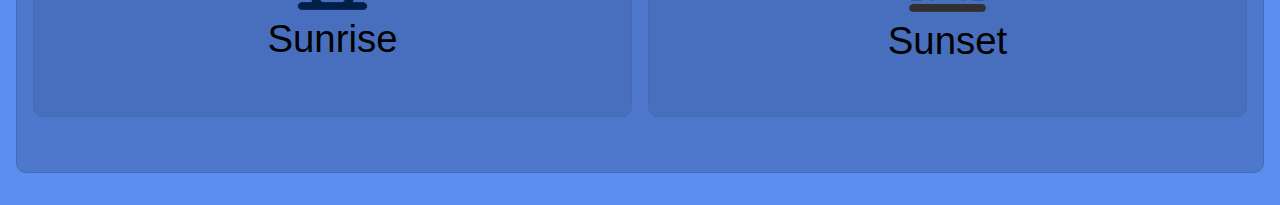
==== commit 97308c61: "Add files via upload" ====
--- a/GUI project/src/index.html
+++ b/GUI project/src/index.html
@@ -4,8 +4,7 @@
     <meta charset="UTF-8">
     <meta name="viewport" content="width=device-width, initial-scale=1.0">
     <link rel="stylesheet" href="https://cdn.jsdelivr.net/npm/bootstrap@4.0.0/dist/css/bootstrap.min.css" integrity="sha384-Gn5384xqQ1aoWXA+058RXPxPg6fy4IWvTNh0E263XmFcJlSAwiGgFAW/dAiS6JXm" crossorigin="anonymous">
-    <link id="theme" href="css/index.css" rel="stylesheet" type="text/css">
-    <script src="Weather.js"></script>
+    <link href="css/index.css" rel="stylesheet" type="text/css">
     <title>Document</title>
 </head>
 
@@ -21,22 +20,19 @@
             </form>
        
 
-            <!-- SearchBar -->
-
-            <form action="" class="search-bar-background">
-                <input type="text" placeholder="Search..." list="options">
-                <datalist id="options">
-                    <option value="Hourly Forecast">Hourly Forecast</option>
-                    <option value="Weekly Forecast">Weekly Forecast</option>
-                    <option value="Train Delay">Train Delay</option>
-                    <option value="Umbrella Reminder">Umbrella Reminder</option>
-                    <option value="Weekly Forecast">Weekly Forecast</option>
-                </datalist>
-
-                <button type="submit"><img src="img/Magnifyingglass.png" alt="SearchButton"></button>
-                <!-- <button type="submit"><img src="img/Arrow.png" alt="cancelButton"></button> -->
-            </form>
-    
+            <!-- QuickBar -->
+
+            <div class="dropdown">
+                <button class="dropbtn">QuickBar</button>
+                <div class="dropdown-content">
+                  <a href="#3-Hour">3-Hour Forecast</a>
+                  <a href="#WeeklyForeCast">Weekly ForeCast</a>
+                  <a href="#Train_Delay">Train Delay</a>
+                  <a href="#Umbrella_Reminder">Umbrella</a>
+                  <a href="#Calendar_rem">Reminder</a>
+                  <a href="#W_detail">Weather details</a>
+                </div>
+            </div>
 
 
         <!-- Box1, abt weather/temperature -->
@@ -81,7 +77,7 @@
         
         <!-- Box2, abt hourly forecast (title) -->
 
-        <div class = "Box_Title">3-Hour Forecast</div>
+        <div class = "Box_Title" id="3-Hour">3-Hour Forecast</div>
 
         <!-- Box2 - Core code -->
         <div class = "Main_WeeklyForecast">
@@ -113,7 +109,7 @@
 
         <!-- Box3, abt weekly forecast (title) -->  
         
-        <div class = "Box_Title">Weekly Forecast</div>
+        <div class = "Box_Title" id="WeeklyForeCast">Weekly Forecast</div>
 
         <!-- Box3 - Core code -->
 
@@ -146,7 +142,7 @@
 
         <!-- Box4, abt train delay (title) -->  
 
-        <div class = "Box_Title">Train Delay</div>  
+        <div class = "Box_Title" id="Train_Delay">Train Delay</div>  
 
         <!-- Box4, Core code -->  
 
@@ -196,7 +192,7 @@
 
         <!-- Box5, abt umbrella reminder (title) -->  
 
-        <div class = "Box_Title">Umbrella Reminder</div>  
+        <div class = "Box_Title" id="Umbrella_Reminder">Umbrella Reminder</div>  
 
         <!-- Box5, Core code -->  
 
@@ -222,27 +218,24 @@
         
         <!-- Box6, abt Calendar (title) -->  
 
-        <div class = "Box_Title">Calendar</div>  
+        <div class = "Box_Title" id="Calendar_rem">Reminder</div>  
 
         <!-- Box6, Core code -->  
 
         <div class = "Main_Calendar">
-
-            <!-- placeholder for calendar -->
-            <form action="Reminder.html" >
-                <button class = "Button"> <img class=CalendarIcon src="img/UmbrellaIcon.png" alt="Calendar"></button>
+            <div class="reminder">Select a date to remind an event</div>
+            <form id="frame">
+                <!-- html filled with js code -->
+                
             </form>
-           
-
-        </div>
-
+        </div>
 
 
 
 
         <!-- Box7, abt Weather Detail (title) -->  
 
-        <div class = "Box_Title">Weather details</div>  
+        <div class = "Box_Title" id="W_detail">Weather details</div>  
 
         <!-- Box7, Core code -->  
 
@@ -252,13 +245,13 @@
                 <div class = "boxes">
                     <img class="Text-top" src="img/TempSymbol.png" alt="therometer">
                     <div>Feels like</div>
-                    <div class="Text-bot">19°</div>
-                </div>
-
-                <div class = "boxes">
-                    <img class="Text-top" src="" alt="">pic placeholder</img>
+                    <div class="Text-bot" id="feelLikeData"></div>
+                </div>
+
+                <div class = "boxes">
+                    <img class="Text-top" src="img/HumiditySymbol.png" alt="humidity" style="width: 2em;"></img>
                     <div>Humidity</div>
-                    <div class="Text-bot">91%</div>
+                    <div class="Text-bot" id="humidityData"></div>
                 </div>
 
             </div>
@@ -266,45 +259,45 @@
             <div class="rows">
                 
                 <div class = "boxes">
-                    <img class="Text-top" src="" alt="">pic placeholder</img>
+                    <img class="Text-top" src="img/wind-deg.png" alt="Wind Direction" style="width: 2em;"></img>
                     <div>Wind Direction</div>
-                    <div class="Text-bot">SSW</div>
-                </div>
-
-                <div class = "boxes">
-                    <img class="Text-top" src="" alt="">pic placeholder</img>
+                    <div class="Text-bot" id="windDirectionData"></div>
+                </div>
+
+                <div class = "boxes">
+                    <img class="Text-top" src="img/windSpeedSymbol.png" alt="Wind Speed" style="width: 2em;"></img>
                     <div>Wind Speed</div>
-                    <div class="Text-bot">4mi/h</div>
+                    <div class="Text-bot" id="windSpeedData"></div>
                 </div>
             </div>
 
             <div class="rows">
                 
                 <div class = "boxes">
-                    <img class="Text-top" src="" alt="">pic placeholder</img>
+                    <img class="Text-top" src="img/pressure.png" alt="Air Pressure" style="width: 2.3em;"></img>
                     <div>Air Pressure</div>
-                    <div class="Text-bot">1000hpa</div>
-                </div>
-
-                <div class = "boxes">
-                    <img class="Text-top" src="" alt="">pic placeholder</img>
+                    <div class="Text-bot" id="pressureData"></div>
+                </div>
+
+                <div class = "boxes">
+                    <img class="Text-top" src="img/visibility.png" alt="Visibility" style="width: 2.3em;"></img>
                     <div>Visibility</div>
-                    <div class="Text-bot">16km</div>
+                    <div class="Text-bot" id="visibilityData"></div>
                 </div>
             </div>
 
             <div class="rows">
                 
                 <div class = "boxes">
-                    <img class="Text-top" src="" alt="">pic placeholder</img>
-                    <div>UV</div>
-                    <div class="Text-bot">10 Very weak</div>
-                </div>
-
-                <div class = "boxes">
-                    <img class="Text-top" src="" alt="">pic placeholder</img>
+                    <img class="Text-top" src="img/sunrise.png" alt="Sunrise" style="width: 2em;"></img>
+                    <div>Sunrise</div>
+                    <div class="Text-bot" id="sunriseData"></div>
+                </div>
+
+                <div class = "boxes">
+                    <img class="Text-top" src="img/sunset.png" alt="Sunset" style="width: 2em;"></img>
                     <div>Sunset</div>
-                    <div class="Text-bot">17:50</div>
+                    <div class="Text-bot" id="sunsetData"></div>
                 </div>
             </div>
 
@@ -321,6 +314,63 @@
         <!-- javascript -->
 
         <script src="Weather.js"></script>
+
+
+
+        <script>
+
+
+        // stores date of event
+        frame.addEventListener('submit', function(e){
+            e.preventDefault();
+
+            var EventDay = document.getElementById('Date_of_Reminder');
+
+            var EventDate = EventDay.value;
+
+            if (EventDate!=""){
+                localStorage.setItem('EventDate', EventDate);
+                // console.log(localStorage.getItem("EventDate"))
+                window.location.href = "Reminder.html"
+
+            }
+            else{
+                alert("Error! Pick a date to remind an event")
+            }
+        })
+
+
+        // setting up minimum calendar date
+            
+            function Zero(value) {
+                if (value < 10) {
+                    return "0" + value.toString();
+                }
+                return value.toString();
+            }
+
+            var today = new Date();
+            var dd = today.getDate();
+            var mm = today.getMonth() + 1;
+            var yyyy = today.getFullYear();
+
+
+            let RemindDate = "";
+            RemindDate += 
+            `  
+            <form id="frame">
+                <input class = "Time_Box" type="date" name="Date" id="Date_of_Reminder" min="`+ yyyy+`-`+Zero(mm)+`-` + dd +`" max="9999-12-31">
+            
+                <button type = "submit" class = "DateSelect">Set Reminder</button>
+            </form>
+            
+            `
+
+            
+
+
+            document.getElementById('frame').innerHTML= RemindDate
+        </script>
         
 
     </div>
--- a/GUI project/src/css/index.css
+++ b/GUI project/src/css/index.css
@@ -424,12 +424,15 @@
 
 
     .TFL_icon{
-        width: 3.75em;
+        width: 12vw;
+        height: 11vw;
         padding-top: 0.2em;
     }
     .Strike{
         padding-left: 0.3em;
-        font-size: 3em;
+        font-size: 6vw;
+        margin-top: auto;
+        margin-bottom: auto;
         color: #42FE13;
     }
 
@@ -564,6 +567,22 @@
         flex-direction: column;
         margin-bottom: 2em;
         text-align: center;
+
+    }
+
+    .reminder{
+        text-align: left;
+        color: aliceblue;
+        font-size: 3vw;
+    }
+
+    #frame{
+        display: flex;
+        flex-direction: column;
+    }
+
+    .DateSelect{
+        margin-top: 1em;
     }
 
     .CalendarIcon{
@@ -680,4 +699,63 @@
         
     }
     
+   /* Style the dropdown button */
+.dropbtn {
+    background-color: #4CAF50;
+    color: white;
+    padding: 16px;
+    font-size: 16px;
+    border: none;
+    cursor: pointer;
+    width: 100%;
+    border-radius: 20px;
+    border-bottom-left-radius: 0px;
+    border-bottom-right-radius: 0px;
+  }
+  
+  /* The container <div> - needed to position the dropdown content */
+  .dropdown {
+    display: inline-block;
+    padding-left: 1em;
+    padding-right: 1em;
+    width: 100%;
+    align-self: center;
+    text-align: center;
+  }
+  
+  /* Dropdown Content (Hidden by Default) */
+  .dropdown-content {
+    display: none;
+    position:relative;
+    background-color: #f9f9f9;
+    box-shadow: 0px 8px 16px 0px rgba(0,0,0,0.2);
+    border-radius: 20px;
+    border-top-left-radius: 0px;
+    border-top-right-radius: 0px;
+  }
+
+  
+  /* Links inside the dropdown */
+  .dropdown-content a {
+    color: black;
+    padding: 12px 16px;
+    text-decoration: none;
+    display: block;
+    
+  }
+  
+  /* Change color of dropdown links on hover */
+  .dropdown-content a:hover {background-color: #f1f1f1}
+  
+  /* Show the dropdown menu on hover */
+  .dropdown:hover .dropdown-content {
+    display: block;
+  }
+  
+  /* Change the background color of the dropdown button when the dropdown content is shown */
+  .dropdown:hover .dropbtn {
+    background-color: #3e8e41;
+  }
+
+
 }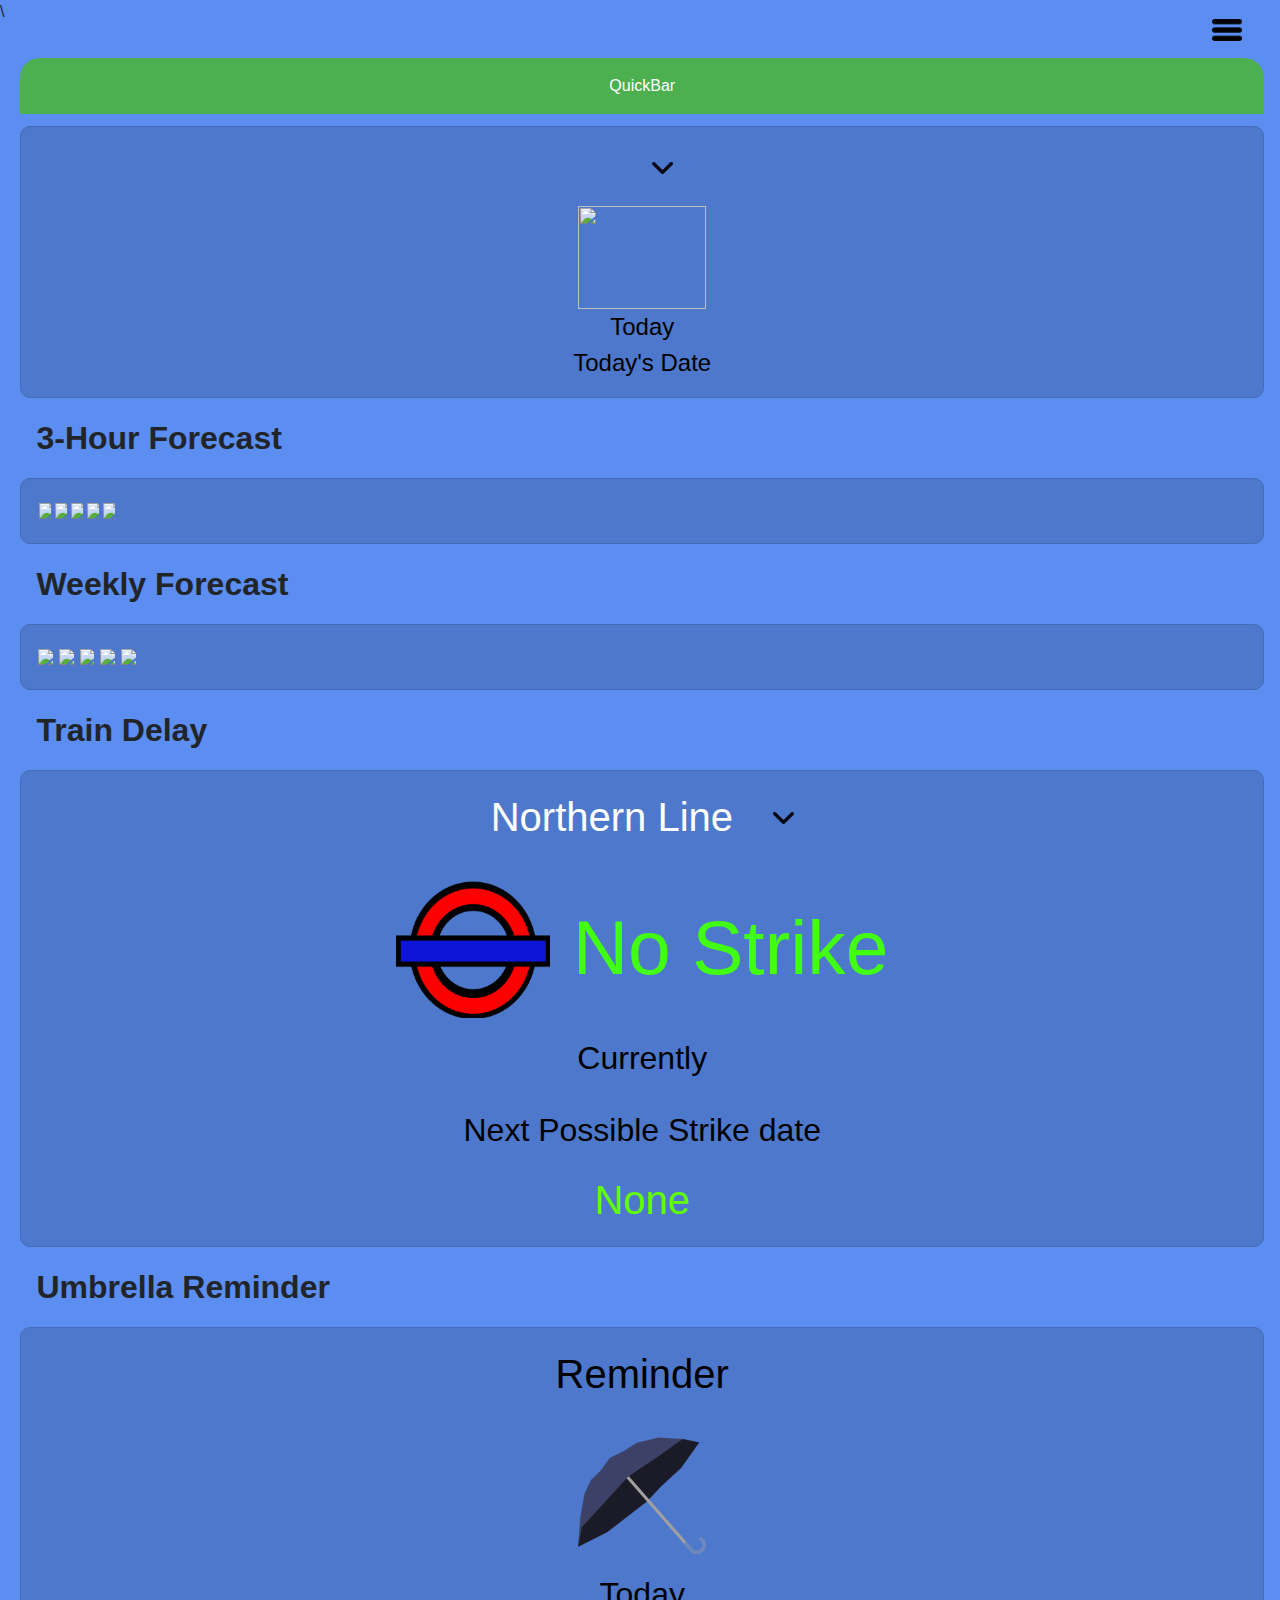
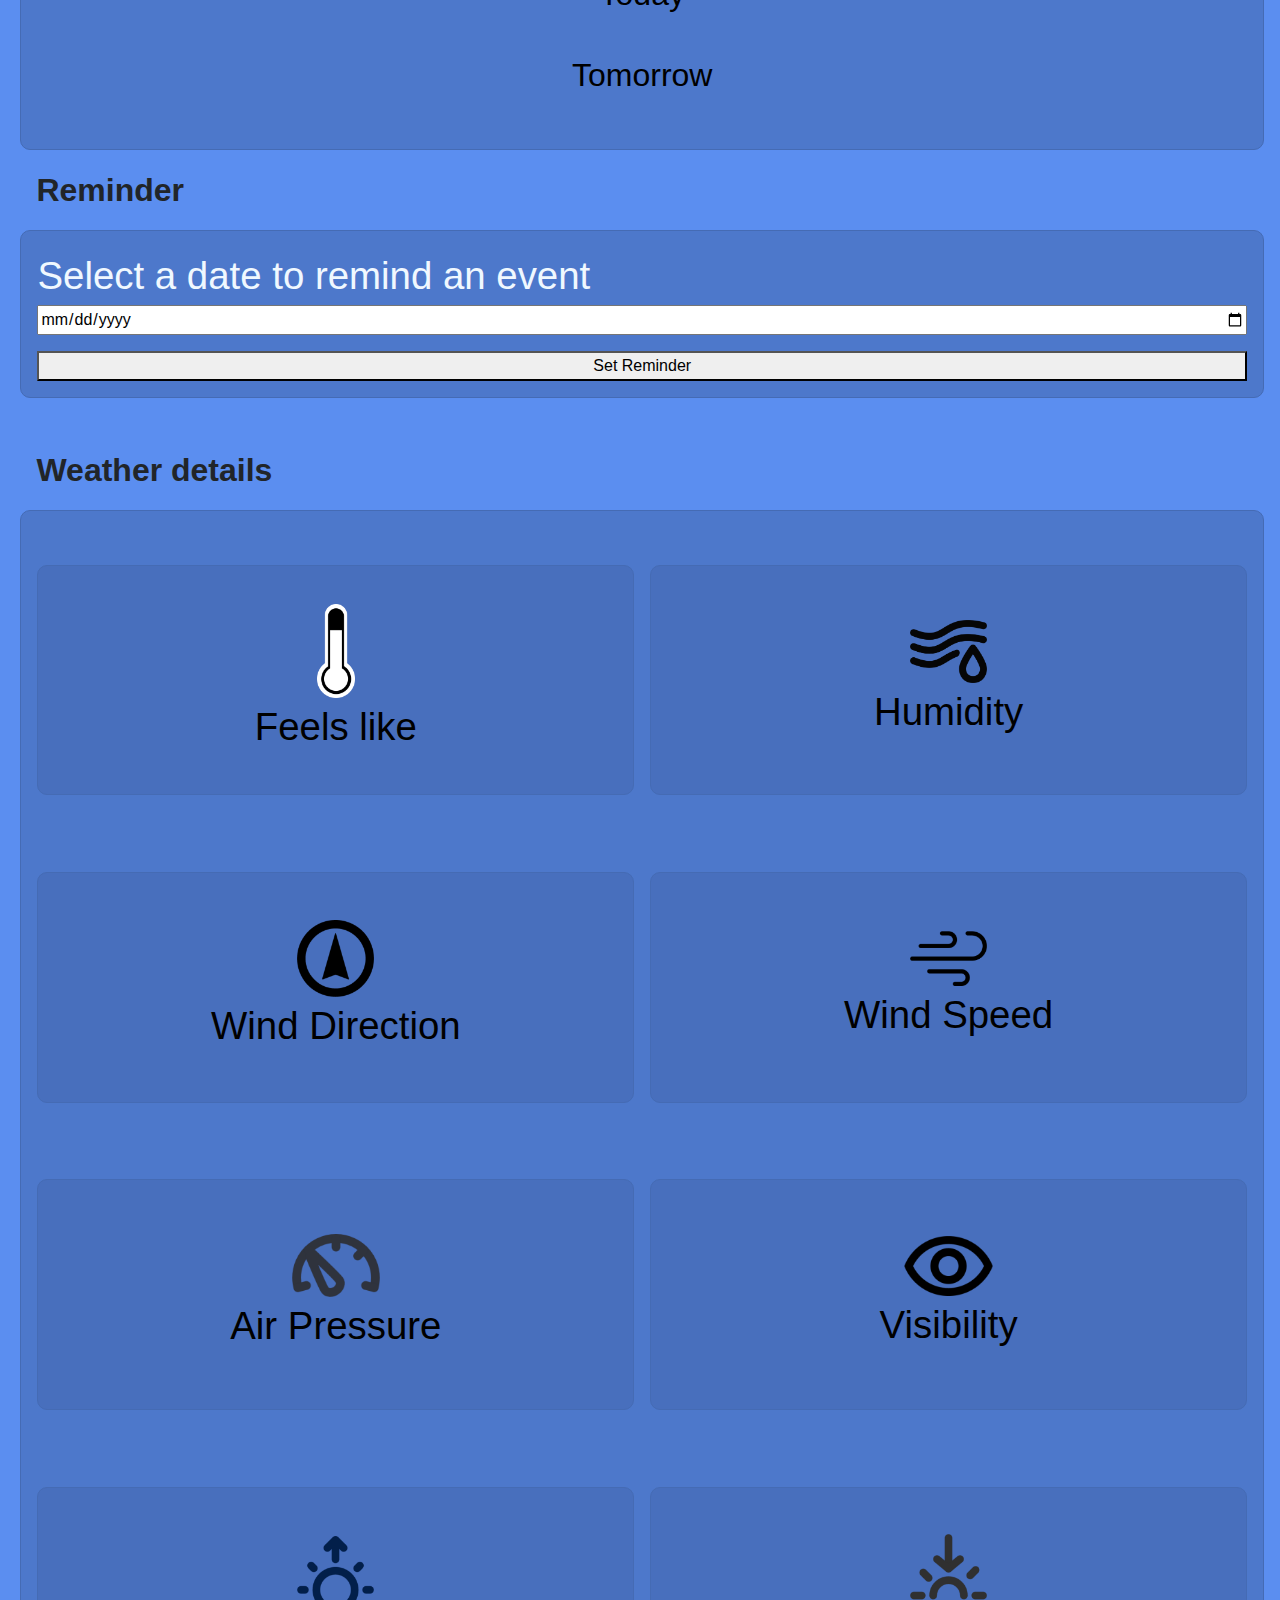
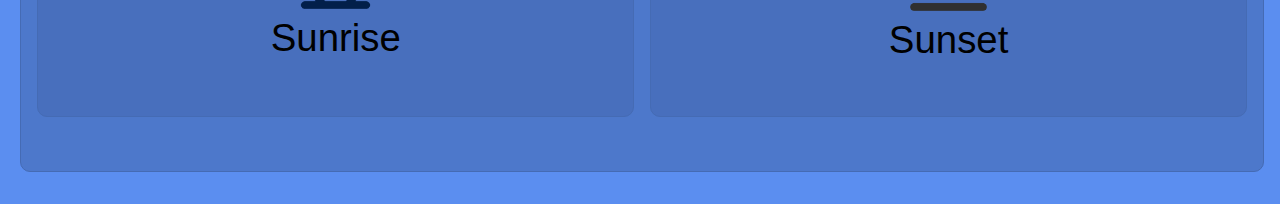
==== commit a2071255: "Add files via upload" ====
--- a/GUI project/src/index.html
+++ b/GUI project/src/index.html
@@ -4,7 +4,8 @@
     <meta charset="UTF-8">
     <meta name="viewport" content="width=device-width, initial-scale=1.0">
     <link rel="stylesheet" href="https://cdn.jsdelivr.net/npm/bootstrap@4.0.0/dist/css/bootstrap.min.css" integrity="sha384-Gn5384xqQ1aoWXA+058RXPxPg6fy4IWvTNh0E263XmFcJlSAwiGgFAW/dAiS6JXm" crossorigin="anonymous">
-    <link href="css/index.css" rel="stylesheet" type="text/css">
+    <link id="theme" href="css/index.css" rel="stylesheet" type="text/css">\
+    <script src="Weather.js"></script>
     <title>Document</title>
 </head>
 
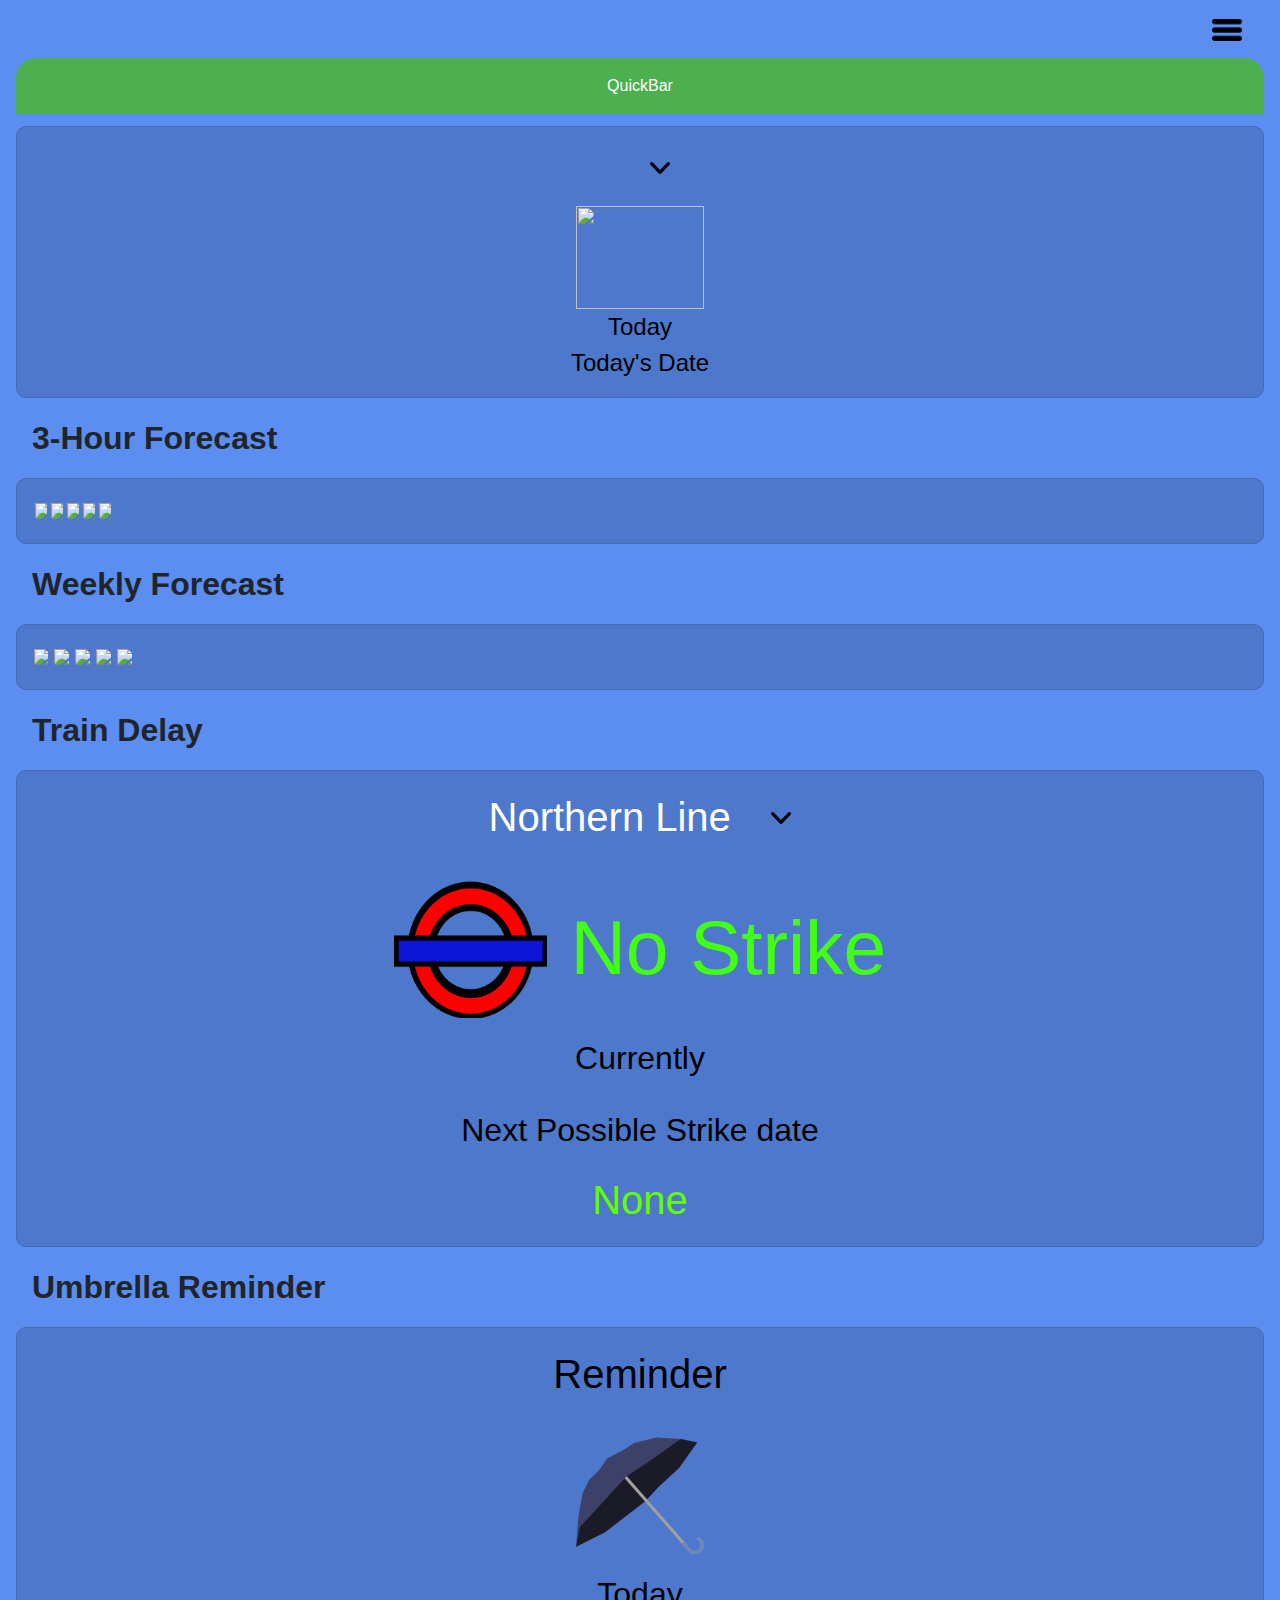
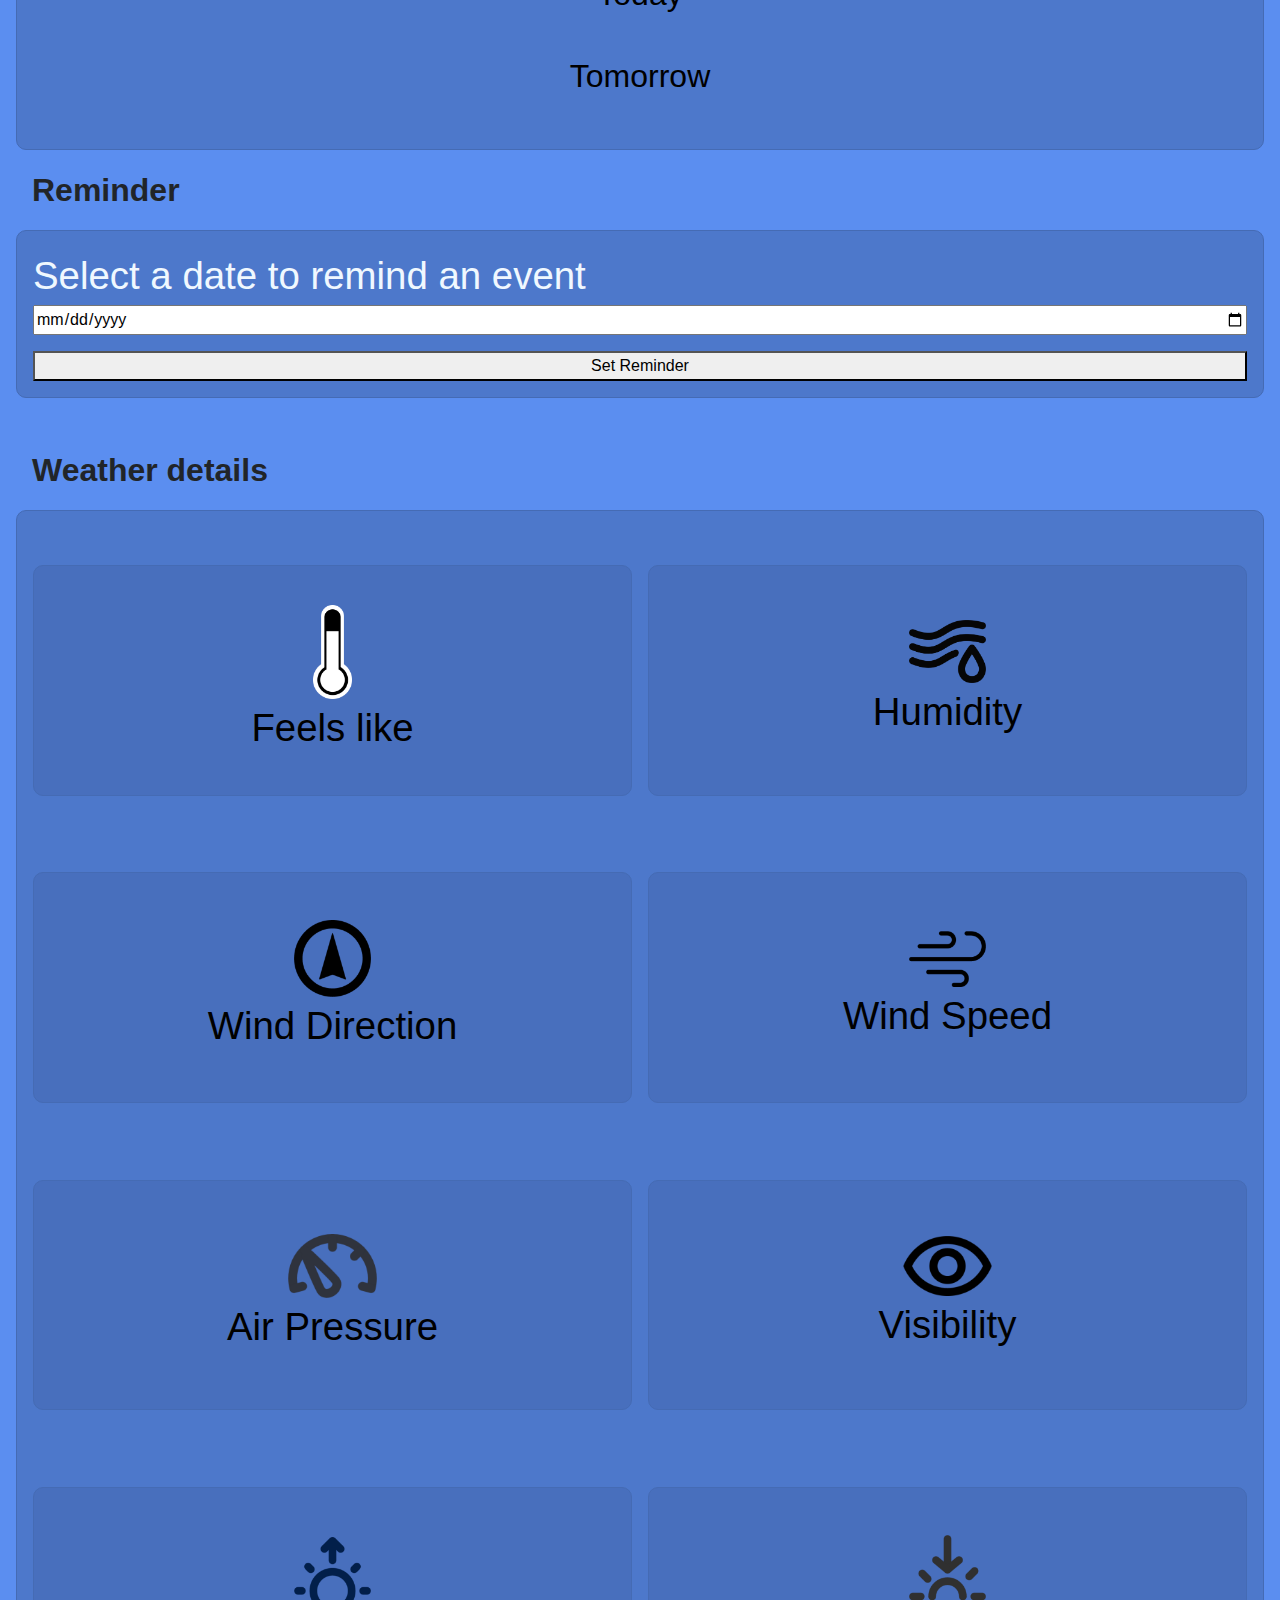
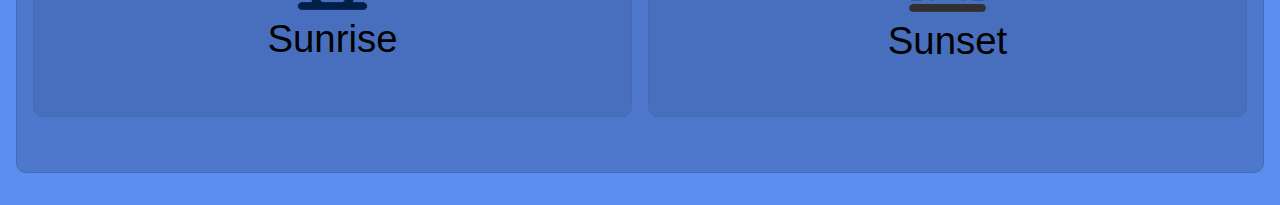
==== commit 0f8a0104: "Add files via upload" ====
--- a/GUI project/src/index.html
+++ b/GUI project/src/index.html
@@ -4,7 +4,7 @@
     <meta charset="UTF-8">
     <meta name="viewport" content="width=device-width, initial-scale=1.0">
     <link rel="stylesheet" href="https://cdn.jsdelivr.net/npm/bootstrap@4.0.0/dist/css/bootstrap.min.css" integrity="sha384-Gn5384xqQ1aoWXA+058RXPxPg6fy4IWvTNh0E263XmFcJlSAwiGgFAW/dAiS6JXm" crossorigin="anonymous">
-    <link id="theme" href="css/index.css" rel="stylesheet" type="text/css">\
+    <link id="theme" href="css/index.css" rel="stylesheet" type="text/css">
     <script src="Weather.js"></script>
     <title>Document</title>
 </head>
--- a/GUI project/src/css/index.css
+++ b/GUI project/src/css/index.css
@@ -2,7 +2,7 @@
 
 
 @media only screen and (max-width: 10000000px) {
-    body{
+ body{
         margin: 0;
         padding: 0;
         /* line-height: 1.6;
